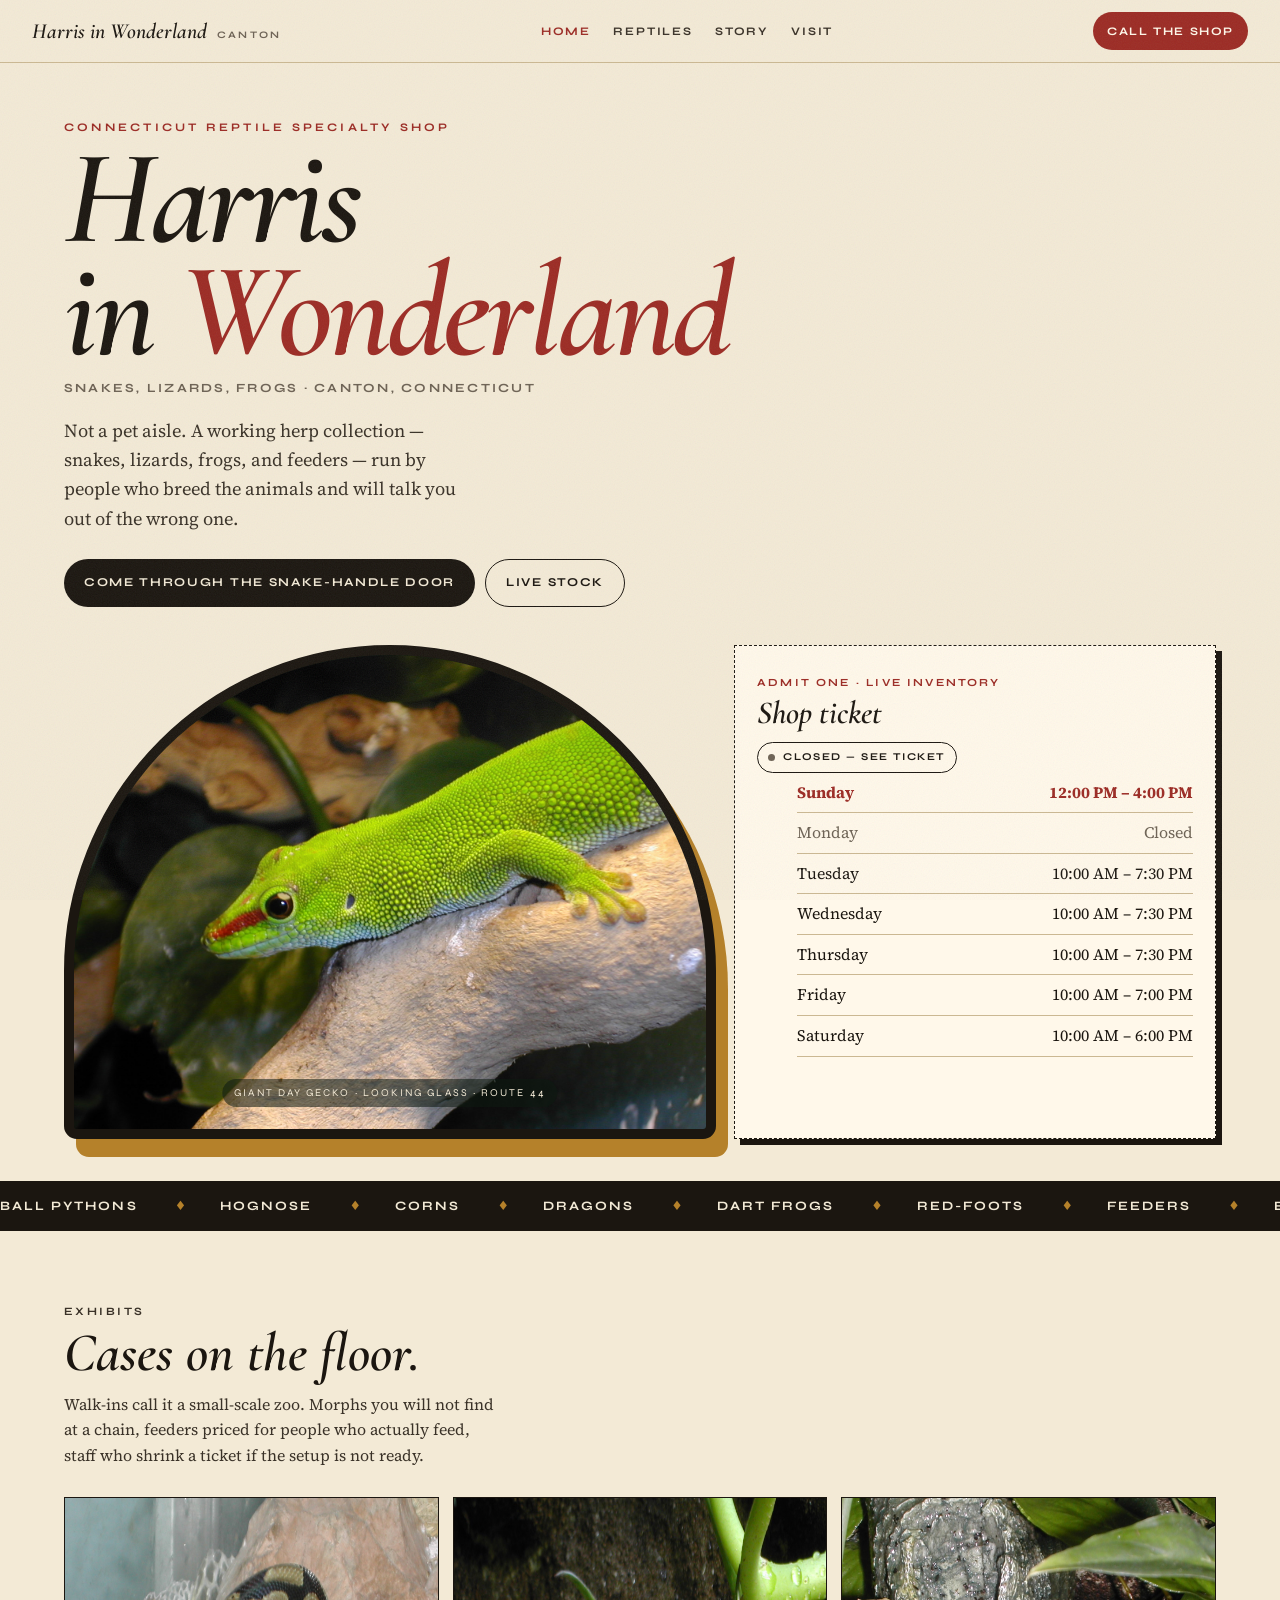
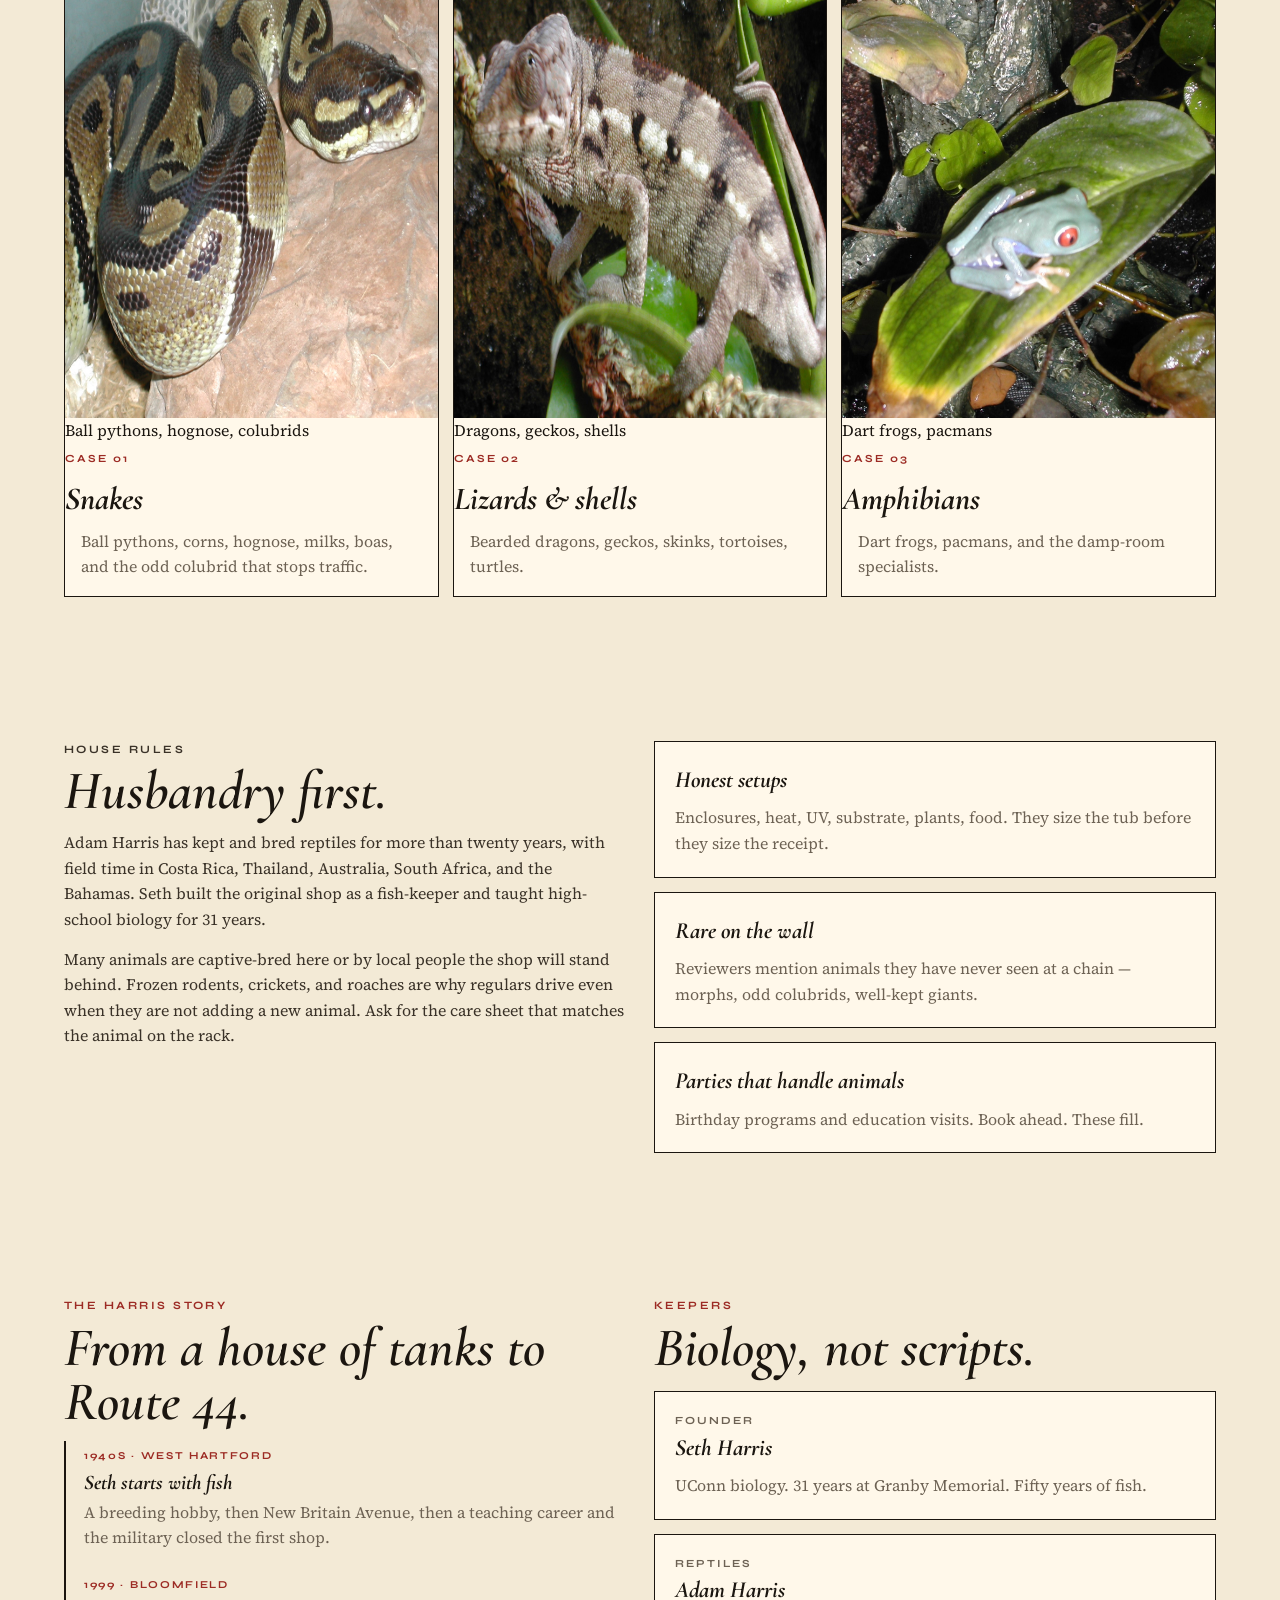
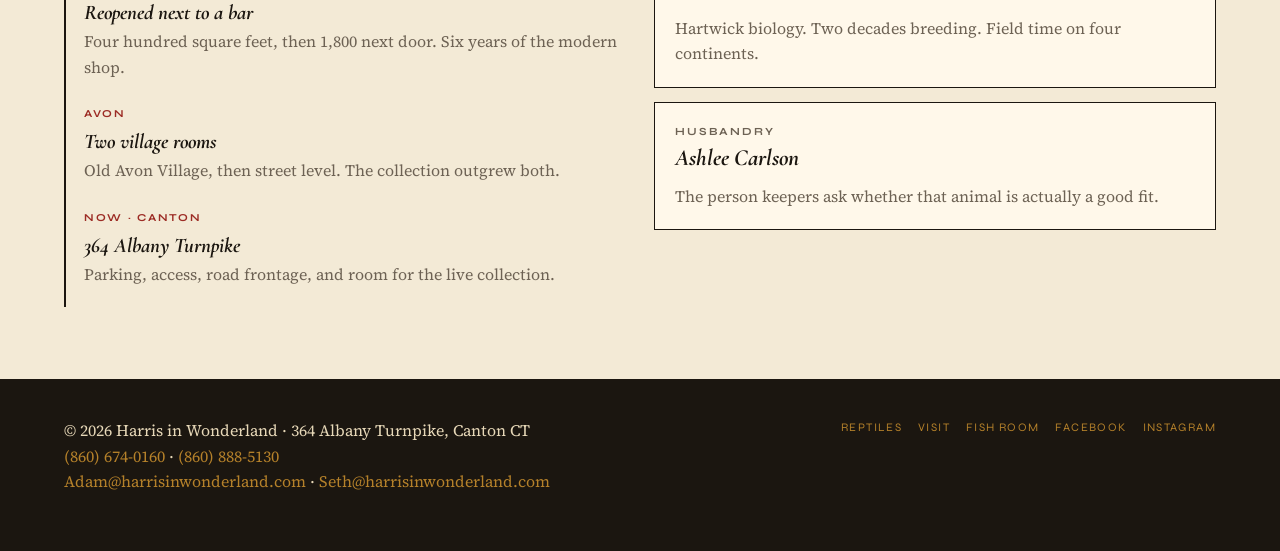
==== index.html @ 8a492a76 "Add Square live-stock CTA on the homepage" ====
<!doctype html>
<html lang="en">
<head>
  <meta charset="UTF-8" />
  <meta name="viewport" content="width=device-width, initial-scale=1.0" />
  <title>Harris in Wonderland — Reptile Specialty Shop in Canton, CT</title>
  <meta name="description" content="Connecticut reptile specialty shop. Captive-bred ball pythons, hognose, corns, dragons, dart frogs, red-foots, feeders, care sheets, and birthday programs at 364 Albany Turnpike in Canton." />
  <meta name="theme-color" content="#0b0a09" />
  <link rel="icon" type="image/svg+xml" href="/assets/img/favicon.svg" />
  <link rel="canonical" href="https://harrisinwonderland.com/" />
  <meta property="og:type" content="business.business" />
  <meta property="og:title" content="Harris in Wonderland — Reptile specialty shop, Canton CT" />
  <meta property="og:description" content="A live herp collection in Canton. Captive-bred reptiles and amphibians, feeders, care sheets, and birthday programs." />
  <meta property="og:url" content="https://harrisinwonderland.com/" />
  <meta property="og:image" content="https://harrisinwonderland.com/assets/img/hero.jpg" />
  <link rel="preconnect" href="https://fonts.googleapis.com" />
  <link rel="preconnect" href="https://fonts.gstatic.com" crossorigin />
  <link href="https://fonts.googleapis.com/css2?family=Cormorant+Garamond:ital,wght@0,600;1,600;1,700&family=Source+Serif+4:opsz,wght@8..60,400;8..60,600&family=Syne:wght@600;700;800&display=swap" rel="stylesheet" />
  <link rel="stylesheet" href="/assets/css/styles.css" />
  <script type="application/ld+json">
  {"@context":"https://schema.org","@type":"PetStore","name":"Harris in Wonderland","description":"Reptile specialty shop in Canton, Connecticut. Captive-bred snakes, lizards, amphibians, feeders, care sheets, and birthday programs.","telephone":["+1-860-674-0160","+1-860-888-5130"],"email":["Adam@harrisinwonderland.com","Seth@harrisinwonderland.com"],"address":{"@type":"PostalAddress","streetAddress":"364 Albany Turnpike","addressLocality":"Canton","addressRegion":"CT","postalCode":"06019","addressCountry":"US"},"url":"https://harrisinwonderland.com/"}
  </script>
</head>
<body>
  <header class="top">
    <a class="brand" href="/">Harris in Wonderland <b>Canton</b></a>
    <nav class="nav" id="nav">
      <a href="/" aria-current="page">Home</a>
      <a href="/reptiles">Reptiles</a>
      <a href="/#story">Story</a>
      <a href="/visit">Visit</a>
    </nav>
    <a class="call" href="tel:+18606740160">Call the shop</a>
    <button class="menu-btn" id="menuBtn" aria-expanded="false" aria-label="Menu">Menu</button>
  </header>
  <main>
    <section class="hero">
      <div class="wrap">
        <p class="hero-kicker">Connecticut reptile specialty shop</p>
        <h1 class="wordmark">Harris<br>in <em>Wonderland</em></h1>
        <p class="hero-sub">Snakes, lizards, frogs · Canton, Connecticut</p>
        <p class="lede">Not a pet aisle. A working herp collection — snakes, lizards, frogs, and feeders — run by people who breed the animals and will talk you out of the wrong one.</p>
        <div class="hero-actions">
          <a class="btn primary" href="/visit">Come through the snake-handle door</a>
          <a class="btn ghost" href="https://my-hiwsite-6573.square.site" target="_blank" rel="noopener">Live stock</a>
        </div>
        <div class="looking-glass">
          <figure class="glass photo-slot has-photo">
            <img src="/assets/img/hero.jpg" alt="Giant day gecko at Harris in Wonderland, 364 Albany Turnpike, Canton CT" width="1600" height="1200" />
            <figcaption>Giant day gecko · looking glass · Route 44</figcaption>
          </figure>
          <div class="ticket">
            <small>Admit one · live inventory</small>
            <h2>Shop ticket</h2>
            <p class="badge" id="openBadge"><span class="dot"></span><span class="label">Checking hours</span></p>
            <ul class="hours" id="hoursList"></ul>
          </div>
        </div>
      </div>
    </section>
    <div class="marquee" aria-hidden="true">
      <div class="marquee-track">
        <span>Ball pythons</span><span>Hognose</span><span>Corns</span><span>Dragons</span><span>Dart frogs</span><span>Red-foots</span><span>Feeders</span><span>Birthday programs</span><span>Captive-bred</span>
        <span>Ball pythons</span><span>Hognose</span><span>Corns</span><span>Dragons</span><span>Dart frogs</span><span>Red-foots</span><span>Feeders</span><span>Birthday programs</span><span>Captive-bred</span>
      </div>
    </div>
    <section id="collection">
      <div class="wrap">
        <div class="section-head">
          <p class="kicker">Exhibits</p>
          <h2>Cases on the floor.</h2>
          <p>Walk-ins call it a small-scale zoo. Morphs you will not find at a chain, feeders priced for people who actually feed, staff who shrink a ticket if the setup is not ready.</p>
        </div>
        <div class="exhibits">
          <a class="exhibit" href="/reptiles">
            <figure class="photo-slot">
              <img src="/assets/img/case-snakes.jpg" alt="Snakes on the rack at Harris in Wonderland" width="800" height="520" />
              <figcaption>Ball pythons, hognose, colubrids</figcaption>
            </figure>
            <span class="no">Case 01</span>
            <h3>Snakes</h3>
            <p>Ball pythons, corns, hognose, milks, boas, and the odd colubrid that stops traffic.</p>
          </a>
          <a class="exhibit" href="/reptiles">
            <figure class="photo-slot">
              <img src="/assets/img/case-lizards.jpg" alt="Lizards and chelonians at Harris in Wonderland" width="800" height="520" />
              <figcaption>Dragons, geckos, shells</figcaption>
            </figure>
            <span class="no">Case 02</span>
            <h3>Lizards &amp; shells</h3>
            <p>Bearded dragons, geckos, skinks, tortoises, turtles.</p>
          </a>
          <a class="exhibit" href="/reptiles">
            <figure class="photo-slot">
              <img src="/assets/img/case-amphibians.jpg" alt="Dart frogs and amphibians at Harris in Wonderland" width="800" height="520" />
              <figcaption>Dart frogs, pacmans</figcaption>
            </figure>
            <span class="no">Case 03</span>
            <h3>Amphibians</h3>
            <p>Dart frogs, pacmans, and the damp-room specialists.</p>
          </a>
        </div>
      </div>
    </section>
    <section id="why">
      <div class="wrap grid-2">
        <div class="copy">
          <p class="kicker">House rules</p>
          <h2>Husbandry first.</h2>
          <p>Adam Harris has kept and bred reptiles for more than twenty years, with field time in Costa Rica, Thailand, Australia, South Africa, and the Bahamas. Seth built the original shop as a fish-keeper and taught high-school biology for 31 years.</p>
          <p>Many animals are captive-bred here or by local people the shop will stand behind. Frozen rodents, crickets, and roaches are why regulars drive even when they are not adding a new animal. Ask for the care sheet that matches the animal on the rack.</p>
        </div>
        <div class="grid-3" style="grid-template-columns:1fr">
          <article class="card"><h3>Honest setups</h3><p>Enclosures, heat, UV, substrate, plants, food. They size the tub before they size the receipt.</p></article>
          <article class="card"><h3>Rare on the wall</h3><p>Reviewers mention animals they have never seen at a chain — morphs, odd colubrids, well-kept giants.</p></article>
          <article class="card"><h3>Parties that handle animals</h3><p>Birthday programs and education visits. Book ahead. These fill.</p></article>
        </div>
      </div>
    </section>
    <section id="story">
      <div class="wrap grid-2">
        <div>
          <p class="kicker">The Harris story</p>
          <h2>From a house of tanks to Route 44.</h2>
          <div class="timeline">
            <div class="tl"><small>1940s · West Hartford</small><h3>Seth starts with fish</h3><p>A breeding hobby, then New Britain Avenue, then a teaching career and the military closed the first shop.</p></div>
            <div class="tl"><small>1999 · Bloomfield</small><h3>Reopened next to a bar</h3><p>Four hundred square feet, then 1,800 next door. Six years of the modern shop.</p></div>
            <div class="tl"><small>Avon</small><h3>Two village rooms</h3><p>Old Avon Village, then street level. The collection outgrew both.</p></div>
            <div class="tl"><small>Now · Canton</small><h3>364 Albany Turnpike</h3><p>Parking, access, road frontage, and room for the live collection.</p></div>
          </div>
        </div>
        <div>
          <p class="kicker">Keepers</p>
          <h2>Biology, not scripts.</h2>
          <div class="grid-3" style="grid-template-columns:1fr;margin-top:1rem">
            <article class="card"><p class="role">Founder</p><h3>Seth Harris</h3><p>UConn biology. 31 years at Granby Memorial. Fifty years of fish.</p></article>
            <article class="card"><p class="role">Reptiles</p><h3>Adam Harris</h3><p>Hartwick biology. Two decades breeding. Field time on four continents.</p></article>
            <article class="card"><p class="role">Husbandry</p><h3>Ashlee Carlson</h3><p>The person keepers ask whether that animal is actually a good fit.</p></article>
          </div>
        </div>
      </div>
    </section>
  </main>
  <footer>
    <div class="foot-row">
      <div>© <span id="year">2026</span> Harris in Wonderland · 364 Albany Turnpike, Canton CT<br /><a href="tel:+18606740160">(860) 674-0160</a> · <a href="tel:+18608885130">(860) 888-5130</a><br /><a href="mailto:Adam@harrisinwonderland.com">Adam@harrisinwonderland.com</a> · <a href="mailto:Seth@harrisinwonderland.com">Seth@harrisinwonderland.com</a></div>
      <div class="foot-nav">
        <a href="/reptiles">Reptiles</a>
        <a href="/visit">Visit</a>
        <a href="/fish">Fish room</a>
        <a href="https://www.facebook.com/profile.php?id=100063473713270" target="_blank" rel="noopener">Facebook</a>
        <a href="https://www.instagram.com/harris_in_wonderland_pets/" target="_blank" rel="noopener">Instagram</a>
      </div>
    </div>
  </footer>
  <script src="/assets/js/main.js" defer></script>
</body>
</html>
---- assets/css/styles.css ----
:root {
  --paper: #f3ead6;
  --paper-2: #e7d8b8;
  --ink: #1b1610;
  --ink-soft: #3a3228;
  --muted: #6d6254;
  --line: #cbb892;
  --red: #9c2b24;
  --red-2: #c4453c;
  --green: #2c5a38;
  --gold: #b5812a;
  --cream: #fff8ea;
  --ff-display: "Cormorant Garamond", "Times New Roman", serif;
  --ff-ui: "Syne", ui-sans-serif, system-ui, sans-serif;
  --ff-body: "Source Serif 4", Georgia, serif;
  --max: 72rem;
  --gutter: clamp(1.1rem, 4vw, 2rem);
}
*, *::before, *::after { box-sizing: border-box; }
* { margin: 0; }
html { -webkit-font-smoothing: antialiased; scroll-behavior: smooth; }
body {
  font-family: var(--ff-body);
  background: var(--paper);
  color: var(--ink);
  line-height: 1.6;
  overflow-x: hidden;
}
body::before {
  content: "";
  position: fixed; inset: 0; pointer-events: none; z-index: 80; opacity: .07;
  background-image: url("data:image/svg+xml;utf8,<svg xmlns='http://www.w3.org/2000/svg' width='160' height='160'><filter id='n'><feTurbulence type='fractalNoise' baseFrequency='.85' numOctaves='4' stitchTiles='stitch'/></filter><rect width='100%' height='100%' filter='url(%23n)'/></svg>");
}
img, svg { display: block; max-width: 100%; }
a { color: var(--red); text-decoration: none; }
a:hover { text-decoration: underline; }
:focus-visible { outline: 2px solid var(--red); outline-offset: 3px; }
::selection { background: var(--red); color: var(--cream); }
.wrap { width: min(var(--max), calc(100% - 2 * var(--gutter))); margin-inline: auto; }
.top {
  position: sticky; top: 0; z-index: 40;
  display: flex; align-items: center; justify-content: space-between; gap: 12px;
  padding: 12px var(--gutter);
  background: color-mix(in srgb, var(--paper) 88%, transparent);
  backdrop-filter: blur(14px);
  border-bottom: 1px solid var(--line);
}
.brand {
  display: flex; align-items: baseline; gap: 10px;
  color: var(--ink); font-family: var(--ff-display);
  font-style: italic; font-weight: 600; font-size: 1.35rem;
}
.brand:hover { text-decoration: none; }
.brand b {
  font-style: normal; font-family: var(--ff-ui); font-size: .62rem;
  letter-spacing: .22em; text-transform: uppercase; color: var(--muted); font-weight: 700;
}
.nav { display: flex; gap: 22px; align-items: center; }
.nav a {
  font-family: var(--ff-ui); font-size: .72rem; font-weight: 700;
  letter-spacing: .16em; text-transform: uppercase; color: var(--ink-soft);
}
.nav a:hover, .nav a[aria-current="page"] { color: var(--red); text-decoration: none; }
.call {
  font-family: var(--ff-ui); font-size: .72rem; font-weight: 700;
  letter-spacing: .14em; text-transform: uppercase;
  background: var(--red); color: var(--cream);
  padding: 10px 14px; border-radius: 999px;
}
.call:hover { text-decoration: none; background: var(--red-2); }
.menu-btn {
  display: none; border: 1px solid var(--ink); background: transparent;
  color: var(--ink); padding: 8px 12px; font-family: var(--ff-ui);
  font-size: .7rem; letter-spacing: .16em; text-transform: uppercase;
}
.stock-banner {
  background: var(--ink); color: var(--cream);
  padding: 10px var(--gutter);
  display: flex; justify-content: center; gap: 16px; flex-wrap: wrap;
  font-family: var(--ff-ui); font-size: .72rem; font-weight: 700;
  letter-spacing: .14em; text-transform: uppercase;
}
.stock-banner a { color: var(--gold); }
.stock-banner a:hover { color: var(--cream); }
.hero { padding: 3.4rem 0 2.6rem; position: relative; }
.hero-kicker {
  font-family: var(--ff-ui); font-size: .72rem; font-weight: 700;
  letter-spacing: .28em; text-transform: uppercase; color: var(--red);
}
.wordmark {
  font-family: var(--ff-display); font-weight: 600; font-style: italic;
  font-size: clamp(3.2rem, 12vw, 8.4rem); line-height: .84;
  letter-spacing: -.03em; margin: .4rem 0 .6rem;
}
.wordmark em { font-style: italic; color: var(--red); }
.hero-sub {
  font-family: var(--ff-ui); text-transform: uppercase; letter-spacing: .18em;
  font-size: .78rem; font-weight: 700; color: var(--muted);
}
.lede { max-width: 46ch; margin-top: 1.1rem; font-size: 1.15rem; color: var(--ink-soft); }
.hero-actions { display: flex; flex-wrap: wrap; gap: 10px; margin-top: 1.6rem; }
.btn {
  display: inline-flex; align-items: center; justify-content: center;
  height: 48px; padding: 0 20px; border-radius: 999px;
  font-family: var(--ff-ui); font-size: .75rem; font-weight: 700;
  letter-spacing: .14em; text-transform: uppercase;
}
.btn.primary { background: var(--ink); color: var(--paper); }
.btn.primary:hover { background: var(--red); text-decoration: none; }
.btn.ghost { border: 1px solid var(--ink); color: var(--ink); }
.btn.ghost:hover { border-color: var(--red); color: var(--red); text-decoration: none; }
.btn.gold { background: var(--gold); color: var(--ink); }
.btn.gold:hover { background: var(--red); color: var(--cream); text-decoration: none; }
.looking-glass { margin-top: 2.4rem; display: grid; grid-template-columns: 1.15fr .85fr; gap: 18px; align-items: stretch; }
.glass {
  min-height: 420px; border-radius: 999px 999px 40px 40px;
  border: 10px solid var(--ink);
  position: relative; overflow: hidden;
  box-shadow: 12px 18px 0 var(--gold);
  background: #0e1a12;
}
.glass img {
  width: 100%; height: 100%; object-fit: cover; object-position: 50% 40%;
  min-height: 420px;
}
.glass span, .glass figcaption {
  position: absolute; left: 50%; bottom: 22px; transform: translateX(-50%);
  font-family: var(--ff-ui); font-size: .65rem; letter-spacing: .2em;
  text-transform: uppercase; color: #f3ead6; white-space: nowrap;
  background: rgba(14,26,18,.55); padding: 6px 12px; border-radius: 999px;
}
.ticket { background: var(--cream); border: 1px dashed var(--ink); padding: 22px; box-shadow: 6px 6px 0 var(--ink); }
.ticket small { font-family: var(--ff-ui); letter-spacing: .2em; text-transform: uppercase; font-size: .68rem; color: var(--red); font-weight: 700; }
.ticket h2 { font-family: var(--ff-display); font-style: italic; font-size: 2rem; margin: .2rem 0 .8rem; }
.hours { list-style: none; }
.hours li { display: flex; justify-content: space-between; gap: 12px; padding: 7px 0; border-bottom: 1px solid var(--line); font-variant-numeric: tabular-nums; }
.hours li.today { color: var(--red); font-weight: 700; }
.hours li.closed { color: var(--muted); }
.marquee { overflow: hidden; border-block: 1px solid var(--ink); background: var(--ink); color: var(--paper); }
.marquee-track { display: flex; width: max-content; gap: 2rem; padding: .85rem 0; animation: marquee-x 36s linear infinite; }
.marquee-track span { font-family: var(--ff-ui); font-weight: 700; letter-spacing: .16em; text-transform: uppercase; font-size: .8rem; white-space: nowrap; }
.marquee-track span::after { content: " \2666 "; color: var(--gold); margin-left: 2rem; }
section { padding: 4.5rem 0; }
.section-head { max-width: 54ch; margin-bottom: 1.8rem; }
.kicker { font-family: var(--ff-ui); font-size: .7rem; font-weight: 700; letter-spacing: .22em; text-transform: uppercase; color: var(--red); }
h2 { font-family: var(--ff-display); font-style: italic; font-weight: 600; font-size: clamp(2rem, 5vw, 3.4rem); line-height: 1; margin: .35rem 0 .7rem; }
.section-head p, .copy p { color: var(--ink-soft); }
.copy p + p { margin-top: .9rem; }
.exhibits { display: grid; grid-template-columns: 1fr 1fr 1fr; gap: 14px; }
.exhibit { display: block; color: inherit; background: var(--cream); border: 1px solid var(--ink); padding: 0 0 16px; overflow: hidden; }
.exhibit:hover { text-decoration: none; background: #fff; box-shadow: 8px 8px 0 var(--ink); }
.exhibit .shot { height: 210px; overflow: hidden; background: #1b1610; }
.exhibit .shot img { width: 100%; height: 100%; object-fit: cover; }
.exhibit .pad { padding: 14px 16px 0; }
.exhibit .no { font-family: var(--ff-ui); font-size: .68rem; letter-spacing: .18em; text-transform: uppercase; color: var(--red); font-weight: 700; }
.exhibit h3 { font-family: var(--ff-display); font-style: italic; font-size: 2rem; margin: .2rem 0 .3rem; }
.exhibit p { color: var(--muted); padding: 0 16px; }
.photo-grid { display: grid; grid-template-columns: repeat(4, 1fr); gap: 10px; }
.photo-grid figure { margin: 0; background: var(--cream); border: 1px solid var(--ink); }
.photo-grid img { width: 100%; height: 180px; object-fit: cover; }
.photo-grid figcaption { font-family: var(--ff-ui); font-size: .62rem; letter-spacing: .12em; text-transform: uppercase; padding: 8px 10px; color: var(--muted); }
.photo-grid .empty {
  min-height: 180px; display: grid; place-items: center; text-align: center;
  padding: 16px; border: 1px dashed var(--ink); background: repeating-linear-gradient(45deg, #efe3c4 0 8px, #e7d8b8 8px 16px);
  font-family: var(--ff-ui); font-size: .68rem; letter-spacing: .12em; text-transform: uppercase; color: var(--muted);
}
.grid-2 { display: grid; grid-template-columns: 1fr 1fr; gap: 28px; align-items: start; }
.grid-3 { display: grid; grid-template-columns: repeat(3, 1fr); gap: 14px; }
.card { background: var(--cream); border: 1px solid var(--ink); padding: 20px; }
.card h3 { font-family: var(--ff-display); font-style: italic; font-size: 1.45rem; margin-bottom: .4rem; }
.card p { color: var(--muted); }
.role { font-family: var(--ff-ui); font-size: .68rem; letter-spacing: .18em; text-transform: uppercase; color: var(--red); font-weight: 700; }
.timeline { border-left: 2px solid var(--ink); padding-left: 18px; }
.tl { padding-bottom: 1.2rem; }
.tl small { font-family: var(--ff-ui); letter-spacing: .16em; text-transform: uppercase; font-size: .66rem; color: var(--red); font-weight: 700; }
.tl h3 { font-family: var(--ff-display); font-style: italic; font-size: 1.3rem; }
.tl p { color: var(--muted); }
.note { border: 1px dashed var(--ink); padding: 14px 16px; background: #efe3c4; font-size: .95rem; color: var(--ink-soft); }
.page-hero { padding: 3.2rem 0 1rem; }
.page-hero h1 { font-family: var(--ff-display); font-style: italic; font-size: clamp(2.6rem, 8vw, 5rem); line-height: .9; }
.story-photo { border: 8px solid var(--ink); box-shadow: 10px 10px 0 var(--gold); }
.story-photo img { width: 100%; height: 420px; object-fit: cover; object-position: 50% 30%; }
.story-photo figcaption { font-family: var(--ff-ui); font-size: .65rem; letter-spacing: .14em; text-transform: uppercase; padding: 10px 12px; background: var(--ink); color: var(--paper); }
.chooser { display: grid; grid-template-columns: 1fr 1fr; gap: 14px; }
.chooser a, .chooser article { display: block; color: inherit; background: var(--cream); border: 1px solid var(--ink); padding: 18px; }
.chooser a:hover { text-decoration: none; box-shadow: 6px 6px 0 var(--ink); }
.chooser h3 { font-family: var(--ff-display); font-style: italic; font-size: 1.6rem; margin: .2rem 0 .4rem; }
.care h3 { margin-top: 1.4rem; }
.care p { color: var(--ink-soft); margin-top: .7rem; }
.also-quiet { margin-top: 1.4rem; color: var(--muted); font-size: .95rem; }
.also-quiet a { color: var(--muted); text-decoration: underline; }
form { display: grid; gap: 12px; }
label { font-family: var(--ff-ui); font-size: .68rem; letter-spacing: .16em; text-transform: uppercase; font-weight: 700; }
input, textarea, select { width: 100%; padding: 12px 14px; border: 1px solid var(--ink); background: var(--cream); color: var(--ink); font: inherit; }
button[type="submit"] { border: 0; background: var(--ink); color: var(--paper); height: 48px; font-family: var(--ff-ui); font-weight: 700; letter-spacing: .14em; text-transform: uppercase; cursor: pointer; }
.form-status { min-height: 1.3em; color: var(--green); }
footer { border-top: 1px solid var(--ink); padding: 2.4rem var(--gutter) 3.5rem; background: var(--ink); color: var(--paper-2); }
.foot-row { display: flex; justify-content: space-between; gap: 16px; flex-wrap: wrap; width: min(var(--max), 100%); margin-inline: auto; }
.foot-nav { display: flex; gap: 16px; flex-wrap: wrap; align-items: flex-start; }
.foot-nav a { color: var(--paper-2); font-family: var(--ff-ui); font-size: .72rem; letter-spacing: .12em; text-transform: uppercase; }
.foot-row a { color: var(--gold); }
.badge { display: inline-flex; align-items: center; gap: 8px; border: 1px solid var(--ink); padding: 6px 10px; border-radius: 999px; font-family: var(--ff-ui); font-size: .65rem; letter-spacing: .14em; text-transform: uppercase; font-weight: 700; }
.badge .dot { width: 7px; height: 7px; border-radius: 50%; background: var(--muted); }
.badge.is-open .dot { background: var(--green); }
@keyframes marquee-x { to { transform: translateX(-50%); } }
@media (max-width: 980px) {
  .exhibits, .photo-grid { grid-template-columns: 1fr 1fr; }
}
@media (max-width: 860px) {
  .nav, .call { display: none; }
  .menu-btn { display: block; }
  .nav.open { display: flex; flex-direction: column; position: absolute; top: 58px; right: 12px; background: var(--cream); border: 1px solid var(--ink); padding: 14px 16px; min-width: 200px; box-shadow: 6px 6px 0 var(--ink); }
  .looking-glass, .exhibits, .grid-2, .grid-3, .chooser, .photo-grid { grid-template-columns: 1fr; }
  .glass, .glass img { min-height: 280px; }
  .story-photo img { height: 280px; }
}
@media (prefers-reduced-motion: reduce) {
  html { scroll-behavior: auto; }
  .marquee-track { animation: none; }
}
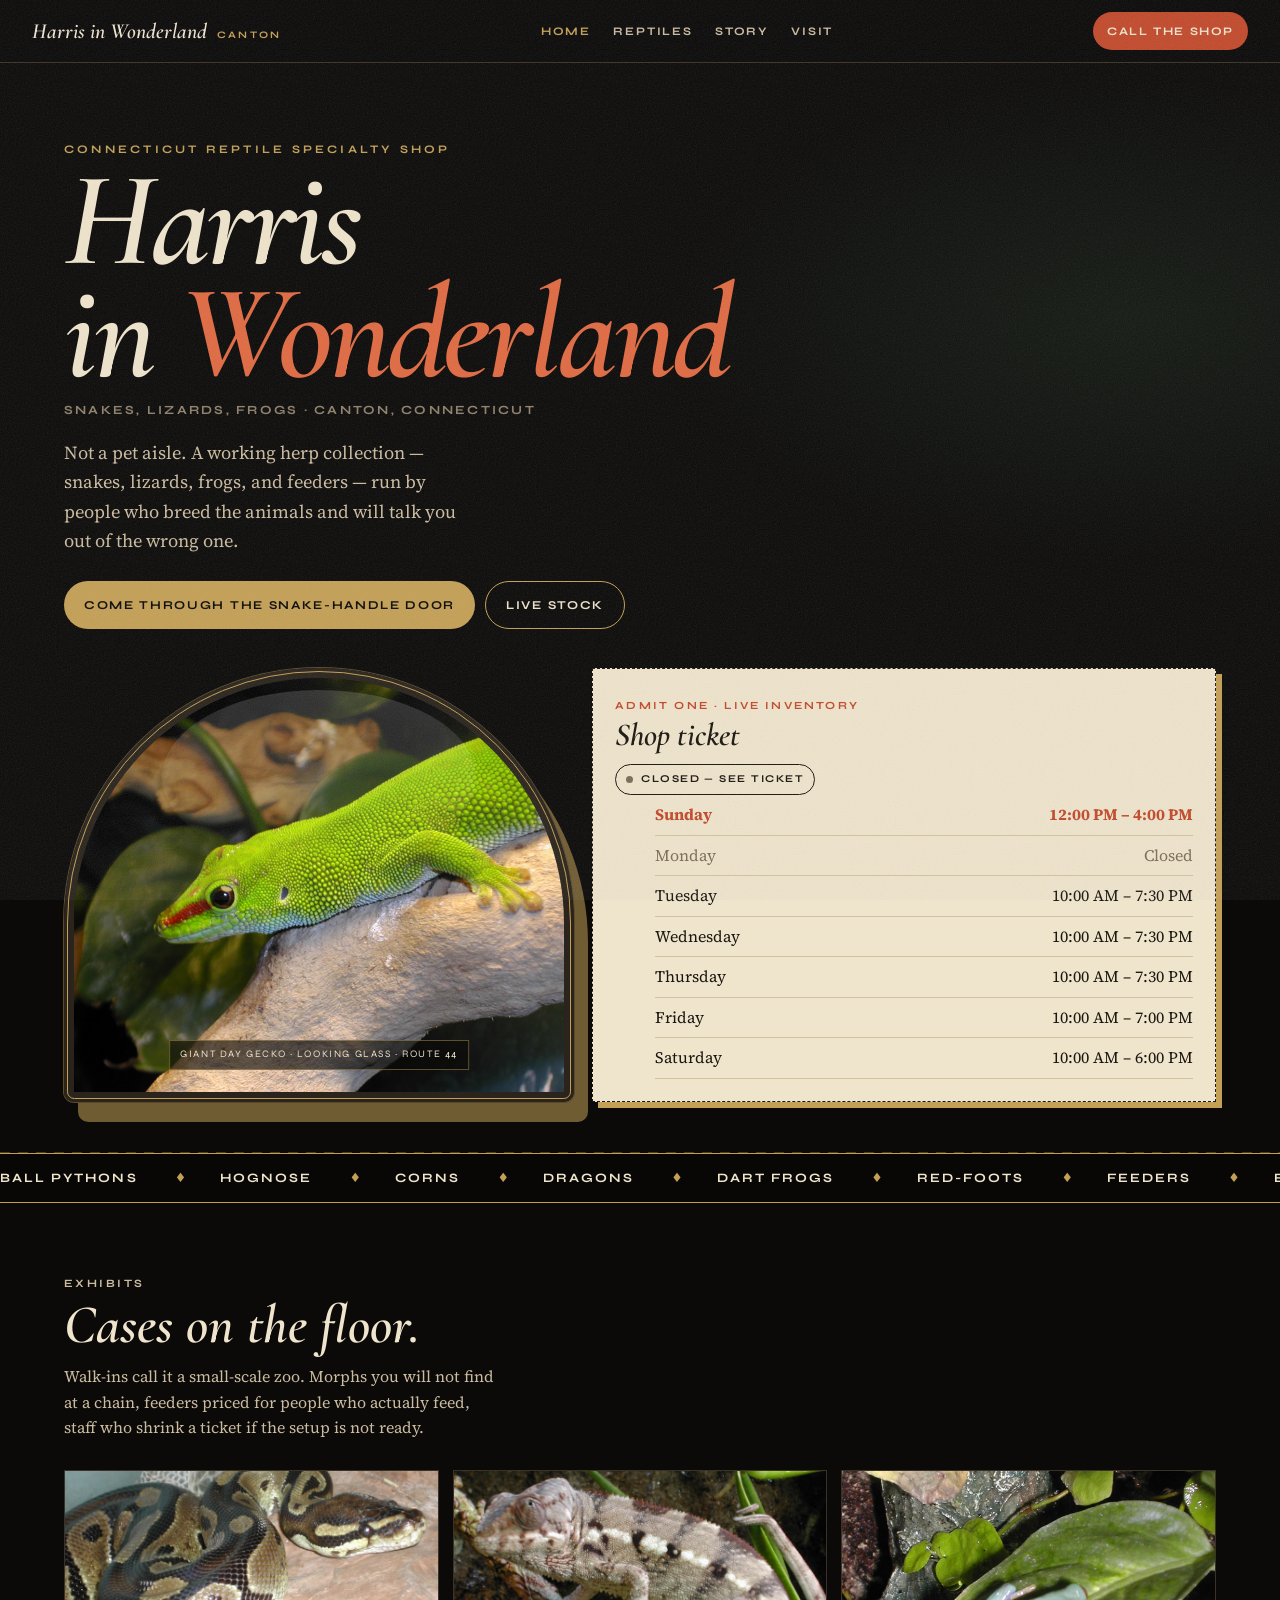
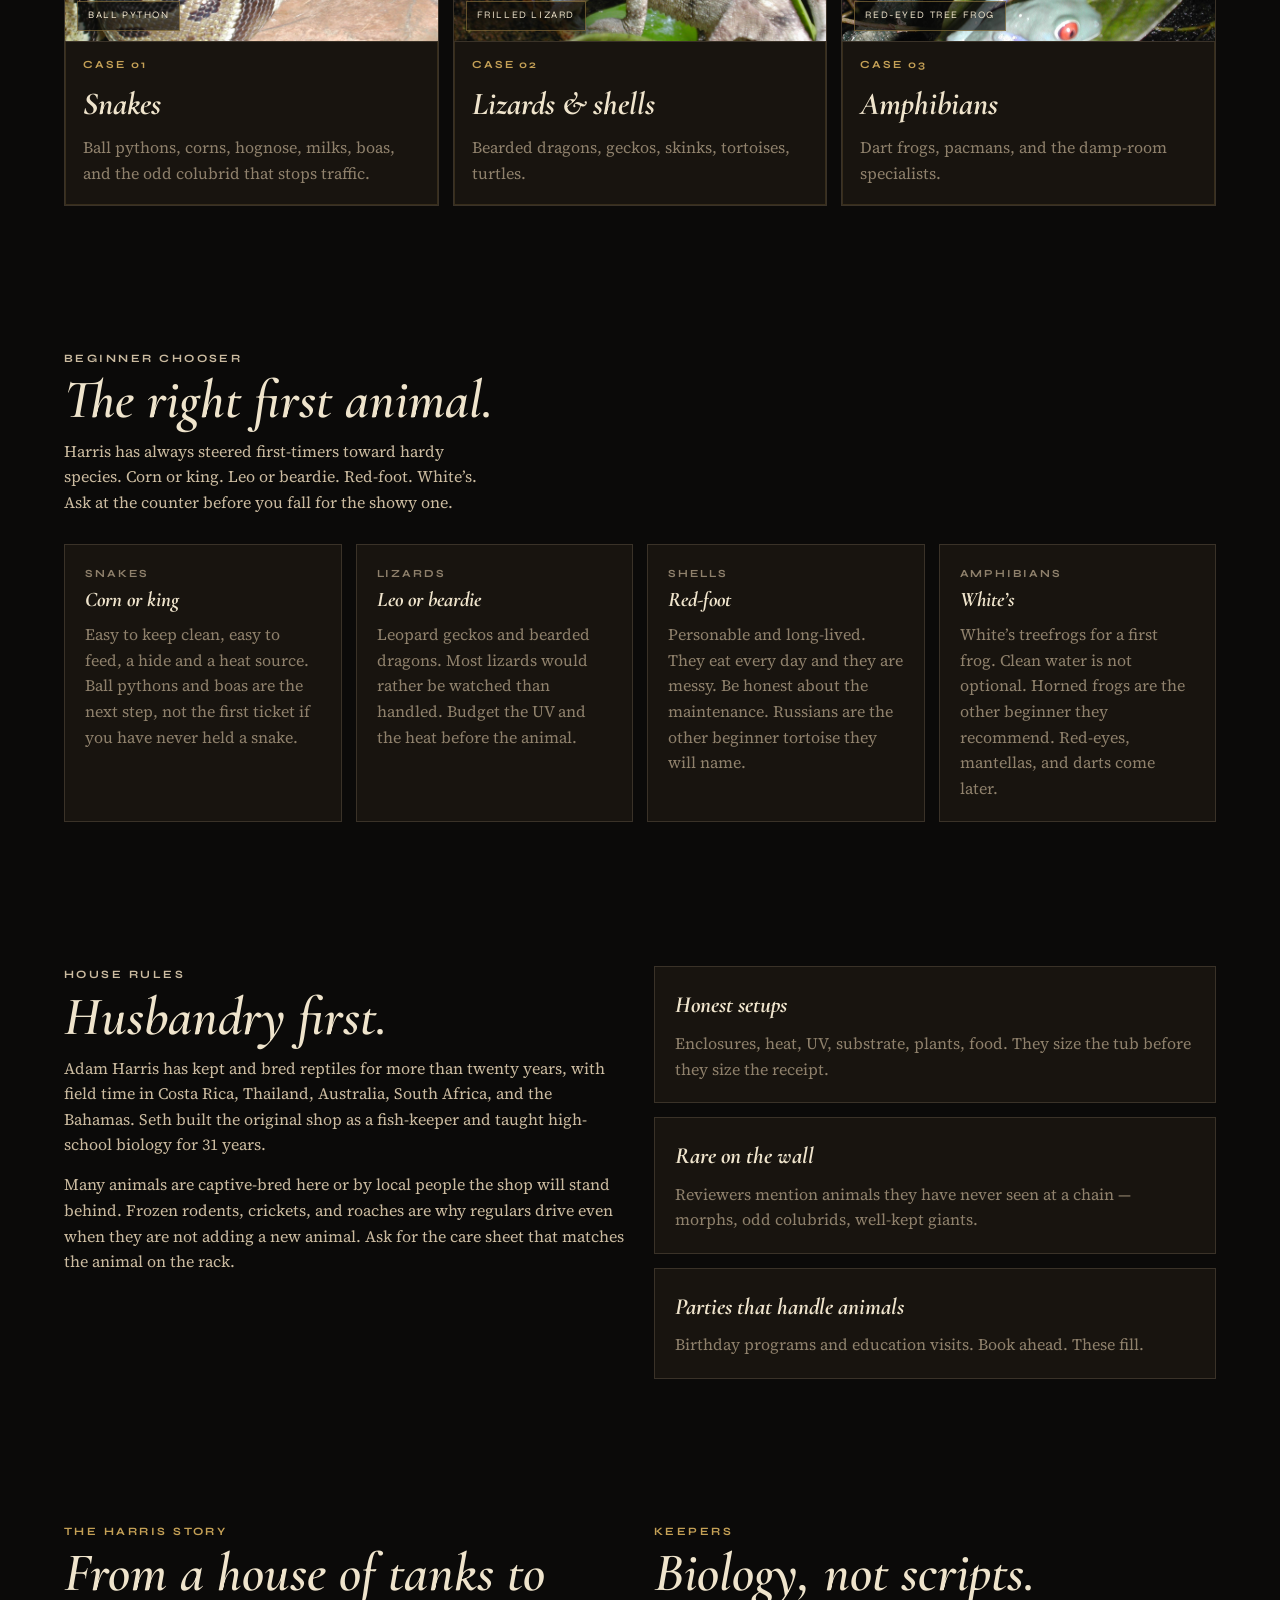
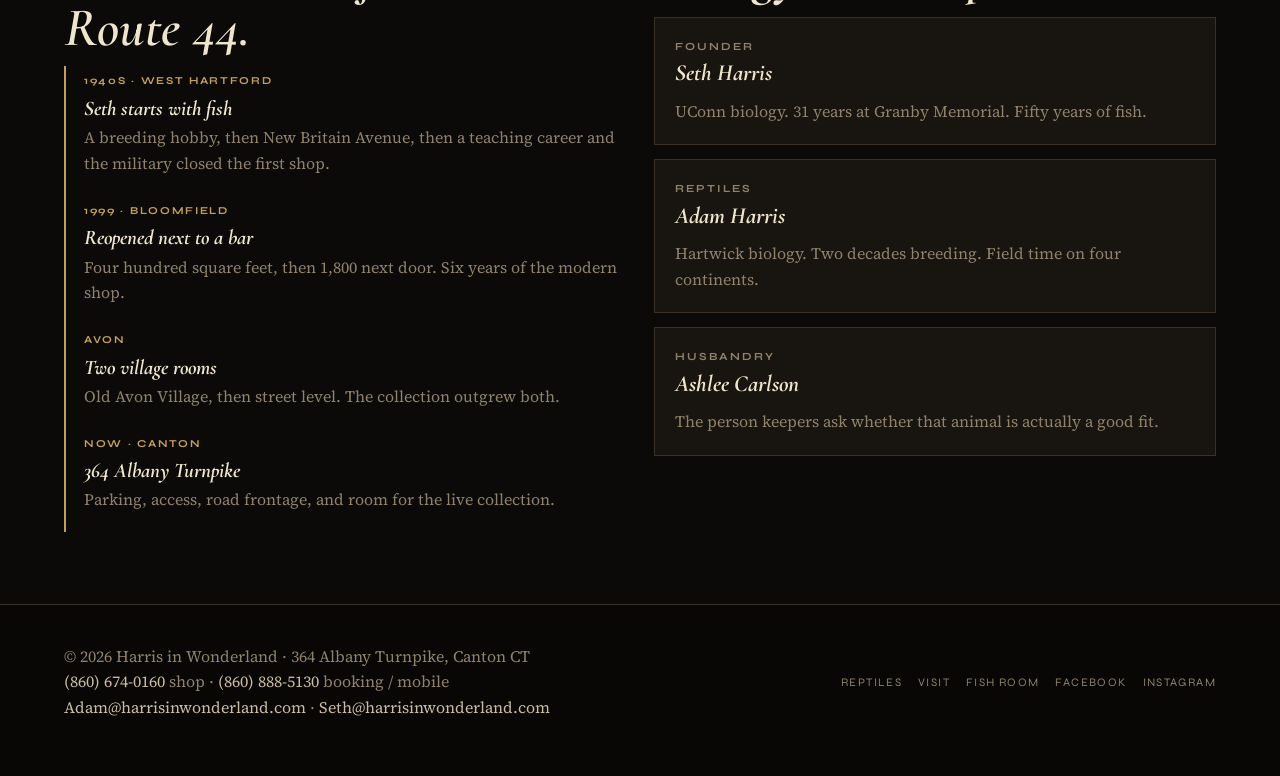
==== commit 4c4e9692: "Add beginner chooser and Square live stock without touching the herp image lock" ====
--- a/index.html
+++ b/index.html
@@ -74,8 +74,8 @@
         <div class="exhibits">
           <a class="exhibit" href="/reptiles">
             <figure class="photo-slot">
-              <img src="/assets/img/case-snakes.jpg" alt="Snakes on the rack at Harris in Wonderland" width="800" height="520" />
-              <figcaption>Ball pythons, hognose, colubrids</figcaption>
+              <img src="/assets/img/case-snakes.jpg" alt="Ball python on the rack at Harris in Wonderland" width="800" height="520" />
+              <figcaption>Ball python</figcaption>
             </figure>
             <span class="no">Case 01</span>
             <h3>Snakes</h3>
@@ -83,8 +83,8 @@
           </a>
           <a class="exhibit" href="/reptiles">
             <figure class="photo-slot">
-              <img src="/assets/img/case-lizards.jpg" alt="Lizards and chelonians at Harris in Wonderland" width="800" height="520" />
-              <figcaption>Dragons, geckos, shells</figcaption>
+              <img src="/assets/img/case-lizards.jpg" alt="Frilled lizard at Harris in Wonderland" width="800" height="520" />
+              <figcaption>Frilled lizard</figcaption>
             </figure>
             <span class="no">Case 02</span>
             <h3>Lizards &amp; shells</h3>
@@ -92,13 +92,44 @@
           </a>
           <a class="exhibit" href="/reptiles">
             <figure class="photo-slot">
-              <img src="/assets/img/case-amphibians.jpg" alt="Dart frogs and amphibians at Harris in Wonderland" width="800" height="520" />
-              <figcaption>Dart frogs, pacmans</figcaption>
+              <img src="/assets/img/case-amphibians.jpg" alt="Red-eyed tree frog at Harris in Wonderland" width="800" height="520" />
+              <figcaption>Red-eyed tree frog</figcaption>
             </figure>
             <span class="no">Case 03</span>
             <h3>Amphibians</h3>
             <p>Dart frogs, pacmans, and the damp-room specialists.</p>
           </a>
+        </div>
+      </div>
+    </section>
+    <section id="chooser">
+      <div class="wrap">
+        <div class="section-head">
+          <p class="kicker">Beginner chooser</p>
+          <h2>The right first animal.</h2>
+          <p>Harris has always steered first-timers toward hardy species. Corn or king. Leo or beardie. Red-foot. White’s. Ask at the counter before you fall for the showy one.</p>
+        </div>
+        <div class="chooser-grid">
+          <article class="card">
+            <p class="role">Snakes</p>
+            <h3>Corn or king</h3>
+            <p>Easy to keep clean, easy to feed, a hide and a heat source. Ball pythons and boas are the next step, not the first ticket if you have never held a snake.</p>
+          </article>
+          <article class="card">
+            <p class="role">Lizards</p>
+            <h3>Leo or beardie</h3>
+            <p>Leopard geckos and bearded dragons. Most lizards would rather be watched than handled. Budget the UV and the heat before the animal.</p>
+          </article>
+          <article class="card">
+            <p class="role">Shells</p>
+            <h3>Red-foot</h3>
+            <p>Personable and long-lived. They eat every day and they are messy. Be honest about the maintenance. Russians are the other beginner tortoise they will name.</p>
+          </article>
+          <article class="card">
+            <p class="role">Amphibians</p>
+            <h3>White’s</h3>
+            <p>White’s treefrogs for a first frog. Clean water is not optional. Horned frogs are the other beginner they recommend. Red-eyes, mantellas, and darts come later.</p>
+          </article>
         </div>
       </div>
     </section>
@@ -143,7 +174,7 @@
   </main>
   <footer>
     <div class="foot-row">
-      <div>© <span id="year">2026</span> Harris in Wonderland · 364 Albany Turnpike, Canton CT<br /><a href="tel:+18606740160">(860) 674-0160</a> · <a href="tel:+18608885130">(860) 888-5130</a><br /><a href="mailto:Adam@harrisinwonderland.com">Adam@harrisinwonderland.com</a> · <a href="mailto:Seth@harrisinwonderland.com">Seth@harrisinwonderland.com</a></div>
+      <div>© <span id="year">2026</span> Harris in Wonderland · 364 Albany Turnpike, Canton CT<br /><a href="tel:+18606740160">(860) 674-0160</a> shop · <a href="tel:+18608885130">(860) 888-5130</a> booking / mobile<br /><a href="mailto:Adam@harrisinwonderland.com">Adam@harrisinwonderland.com</a> · <a href="mailto:Seth@harrisinwonderland.com">Seth@harrisinwonderland.com</a></div>
       <div class="foot-nav">
         <a href="/reptiles">Reptiles</a>
         <a href="/visit">Visit</a>
--- a/assets/css/styles.css
+++ b/assets/css/styles.css
@@ -1,103 +1,121 @@
 :root {
-  --paper: #f3ead6;
-  --paper-2: #e7d8b8;
-  --ink: #1b1610;
-  --ink-soft: #3a3228;
-  --muted: #6d6254;
-  --line: #cbb892;
-  --red: #9c2b24;
-  --red-2: #c4453c;
-  --green: #2c5a38;
-  --gold: #b5812a;
-  --cream: #fff8ea;
+  --bg: #0b0a09;
+  --bg-2: #12100d;
+  --surface: #18140f;
+  --surface-2: #211c16;
+  --text: #f0e6d2;
+  --text-soft: #cbbba0;
+  --muted: #8f816c;
+  --line: #3a3228;
+  --ember: #c24a2c;
+  --ember-2: #e06a42;
+  --moss: #4a7a52;
+  --brass: #c4a056;
+  --ticket: #efe4cc;
+  --ticket-ink: #1b1610;
+  --glass-a: #102418;
+  --glass-b: #07110c;
+  --paper: var(--bg);
+  --paper-2: var(--bg-2);
+  --ink: var(--text);
+  --ink-soft: var(--text-soft);
+  --red: var(--ember);
+  --red-2: var(--ember-2);
+  --green: var(--moss);
+  --gold: var(--brass);
+  --cream: var(--surface);
   --ff-display: "Cormorant Garamond", "Times New Roman", serif;
   --ff-ui: "Syne", ui-sans-serif, system-ui, sans-serif;
   --ff-body: "Source Serif 4", Georgia, serif;
   --max: 72rem;
   --gutter: clamp(1.1rem, 4vw, 2rem);
 }
+
 *, *::before, *::after { box-sizing: border-box; }
 * { margin: 0; }
 html { -webkit-font-smoothing: antialiased; scroll-behavior: smooth; }
 body {
   font-family: var(--ff-body);
-  background: var(--paper);
-  color: var(--ink);
+  background:
+    radial-gradient(1200px 520px at 18% -10%, rgba(194, 74, 44, .16), transparent 55%),
+    radial-gradient(900px 480px at 88% 8%, rgba(74, 122, 82, .14), transparent 50%),
+    var(--bg);
+  color: var(--text);
   line-height: 1.6;
   overflow-x: hidden;
 }
 body::before {
   content: "";
-  position: fixed; inset: 0; pointer-events: none; z-index: 80; opacity: .07;
+  position: fixed; inset: 0; pointer-events: none; z-index: 80; opacity: .11;
   background-image: url("data:image/svg+xml;utf8,<svg xmlns='http://www.w3.org/2000/svg' width='160' height='160'><filter id='n'><feTurbulence type='fractalNoise' baseFrequency='.85' numOctaves='4' stitchTiles='stitch'/></filter><rect width='100%' height='100%' filter='url(%23n)'/></svg>");
 }
 img, svg { display: block; max-width: 100%; }
-a { color: var(--red); text-decoration: none; }
-a:hover { text-decoration: underline; }
-:focus-visible { outline: 2px solid var(--red); outline-offset: 3px; }
-::selection { background: var(--red); color: var(--cream); }
+a { color: var(--brass); text-decoration: none; }
+a:hover { text-decoration: underline; color: var(--ember-2); }
+:focus-visible { outline: 2px solid var(--brass); outline-offset: 3px; }
+::selection { background: var(--ember); color: var(--ticket); }
 .wrap { width: min(var(--max), calc(100% - 2 * var(--gutter))); margin-inline: auto; }
+
 .top {
   position: sticky; top: 0; z-index: 40;
   display: flex; align-items: center; justify-content: space-between; gap: 12px;
   padding: 12px var(--gutter);
-  background: color-mix(in srgb, var(--paper) 88%, transparent);
-  backdrop-filter: blur(14px);
+  background: color-mix(in srgb, var(--bg) 78%, transparent);
+  backdrop-filter: blur(16px);
   border-bottom: 1px solid var(--line);
 }
 .brand {
   display: flex; align-items: baseline; gap: 10px;
-  color: var(--ink); font-family: var(--ff-display);
+  color: var(--text); font-family: var(--ff-display);
   font-style: italic; font-weight: 600; font-size: 1.35rem;
 }
-.brand:hover { text-decoration: none; }
+.brand:hover { text-decoration: none; color: var(--ticket); }
 .brand b {
   font-style: normal; font-family: var(--ff-ui); font-size: .62rem;
-  letter-spacing: .22em; text-transform: uppercase; color: var(--muted); font-weight: 700;
+  letter-spacing: .22em; text-transform: uppercase; color: var(--brass); font-weight: 700;
 }
 .nav { display: flex; gap: 22px; align-items: center; }
 .nav a {
   font-family: var(--ff-ui); font-size: .72rem; font-weight: 700;
-  letter-spacing: .16em; text-transform: uppercase; color: var(--ink-soft);
-}
-.nav a:hover, .nav a[aria-current="page"] { color: var(--red); text-decoration: none; }
+  letter-spacing: .16em; text-transform: uppercase; color: var(--text-soft);
+}
+.nav a:hover, .nav a[aria-current="page"] { color: var(--brass); text-decoration: none; }
 .call {
   font-family: var(--ff-ui); font-size: .72rem; font-weight: 700;
   letter-spacing: .14em; text-transform: uppercase;
-  background: var(--red); color: var(--cream);
+  background: var(--ember); color: var(--ticket);
   padding: 10px 14px; border-radius: 999px;
 }
-.call:hover { text-decoration: none; background: var(--red-2); }
+.call:hover { text-decoration: none; background: var(--ember-2); color: var(--ticket); }
 .menu-btn {
-  display: none; border: 1px solid var(--ink); background: transparent;
-  color: var(--ink); padding: 8px 12px; font-family: var(--ff-ui);
+  display: none; border: 1px solid var(--brass); background: transparent;
+  color: var(--text); padding: 8px 12px; font-family: var(--ff-ui);
   font-size: .7rem; letter-spacing: .16em; text-transform: uppercase;
 }
-.stock-banner {
-  background: var(--ink); color: var(--cream);
-  padding: 10px var(--gutter);
-  display: flex; justify-content: center; gap: 16px; flex-wrap: wrap;
-  font-family: var(--ff-ui); font-size: .72rem; font-weight: 700;
-  letter-spacing: .14em; text-transform: uppercase;
-}
-.stock-banner a { color: var(--gold); }
-.stock-banner a:hover { color: var(--cream); }
-.hero { padding: 3.4rem 0 2.6rem; position: relative; }
+
+.hero { padding: 4.8rem 0 3.2rem; position: relative; }
+.hero::after {
+  content: "";
+  position: absolute; inset: auto 0 0; height: 1px;
+  background: repeating-linear-gradient(90deg, var(--brass) 0 10px, transparent 10px 18px);
+  opacity: .35;
+}
 .hero-kicker {
   font-family: var(--ff-ui); font-size: .72rem; font-weight: 700;
-  letter-spacing: .28em; text-transform: uppercase; color: var(--red);
+  letter-spacing: .28em; text-transform: uppercase; color: var(--brass);
 }
 .wordmark {
   font-family: var(--ff-display); font-weight: 600; font-style: italic;
   font-size: clamp(3.2rem, 12vw, 8.4rem); line-height: .84;
   letter-spacing: -.03em; margin: .4rem 0 .6rem;
-}
-.wordmark em { font-style: italic; color: var(--red); }
+  color: var(--ticket);
+}
+.wordmark em { font-style: italic; color: var(--ember-2); }
 .hero-sub {
   font-family: var(--ff-ui); text-transform: uppercase; letter-spacing: .18em;
   font-size: .78rem; font-weight: 700; color: var(--muted);
 }
-.lede { max-width: 46ch; margin-top: 1.1rem; font-size: 1.15rem; color: var(--ink-soft); }
+.lede { max-width: 46ch; margin-top: 1.1rem; font-size: 1.15rem; color: var(--text-soft); }
 .hero-actions { display: flex; flex-wrap: wrap; gap: 10px; margin-top: 1.6rem; }
 .btn {
   display: inline-flex; align-items: center; justify-content: center;
@@ -105,114 +123,194 @@
   font-family: var(--ff-ui); font-size: .75rem; font-weight: 700;
   letter-spacing: .14em; text-transform: uppercase;
 }
-.btn.primary { background: var(--ink); color: var(--paper); }
-.btn.primary:hover { background: var(--red); text-decoration: none; }
-.btn.ghost { border: 1px solid var(--ink); color: var(--ink); }
-.btn.ghost:hover { border-color: var(--red); color: var(--red); text-decoration: none; }
-.btn.gold { background: var(--gold); color: var(--ink); }
-.btn.gold:hover { background: var(--red); color: var(--cream); text-decoration: none; }
-.looking-glass { margin-top: 2.4rem; display: grid; grid-template-columns: 1.15fr .85fr; gap: 18px; align-items: stretch; }
+.btn.primary { background: var(--brass); color: var(--bg); }
+.btn.primary:hover { background: var(--ember); color: var(--ticket); text-decoration: none; }
+.btn.ghost { border: 1px solid var(--brass); color: var(--ticket); }
+.btn.ghost:hover { border-color: var(--ember-2); color: var(--ember-2); text-decoration: none; }
+
+.looking-glass { margin-top: 2.4rem; display: grid; grid-template-columns: .9fr 1.1fr; gap: 18px; align-items: stretch; }
 .glass {
-  min-height: 420px; border-radius: 999px 999px 40px 40px;
-  border: 10px solid var(--ink);
-  position: relative; overflow: hidden;
-  box-shadow: 12px 18px 0 var(--gold);
-  background: #0e1a12;
+  min-height: 340px; border-radius: 999px 999px 40px 40px;
+  border: 10px solid #2a241c;
+  outline: 1px solid var(--brass);
+  outline-offset: -4px;
+  background:
+    radial-gradient(circle at 30% 18%, rgba(255,255,255,.18) 0 10%, transparent 12%),
+    radial-gradient(circle at 72% 28%, rgba(74, 122, 82, .55), transparent 48%),
+    radial-gradient(circle at 40% 82%, rgba(194, 74, 44, .42), transparent 42%),
+    linear-gradient(160deg, var(--glass-a), var(--glass-b));
+  box-shadow:
+    0 0 0 1px #5a4a2e,
+    14px 20px 0 color-mix(in srgb, var(--brass) 55%, transparent),
+    inset 0 -40px 80px rgba(0,0,0,.45);
+  position: relative;
+  overflow: hidden;
+  margin: 0;
+}
+.glass::after {
+  content: "";
+  position: absolute; inset: 12px 18% auto;
+  height: 42%;
+  background: linear-gradient(180deg, rgba(255,255,255,.16), transparent);
+  border-radius: 50%;
+  pointer-events: none;
 }
 .glass img {
-  width: 100%; height: 100%; object-fit: cover; object-position: 50% 40%;
-  min-height: 420px;
-}
-.glass span, .glass figcaption {
+  position: absolute; inset: 0; width: 100%; height: 100%;
+  object-fit: cover; z-index: 1;
+}
+.glass.is-empty img, .photo-slot.is-empty img { display: none; }
+.glass figcaption, .photo-slot figcaption {
   position: absolute; left: 50%; bottom: 22px; transform: translateX(-50%);
-  font-family: var(--ff-ui); font-size: .65rem; letter-spacing: .2em;
-  text-transform: uppercase; color: #f3ead6; white-space: nowrap;
-  background: rgba(14,26,18,.55); padding: 6px 12px; border-radius: 999px;
-}
-.ticket { background: var(--cream); border: 1px dashed var(--ink); padding: 22px; box-shadow: 6px 6px 0 var(--ink); }
-.ticket small { font-family: var(--ff-ui); letter-spacing: .2em; text-transform: uppercase; font-size: .68rem; color: var(--red); font-weight: 700; }
-.ticket h2 { font-family: var(--ff-display); font-style: italic; font-size: 2rem; margin: .2rem 0 .8rem; }
+  z-index: 2;
+  font-family: var(--ff-ui); font-size: .62rem; letter-spacing: .16em;
+  text-transform: uppercase; color: var(--ticket); white-space: nowrap;
+  background: color-mix(in srgb, var(--bg) 62%, transparent);
+  padding: 6px 10px; border: 1px solid color-mix(in srgb, var(--brass) 45%, transparent);
+}
+
+.photo-slot {
+  position: relative; margin: 0;
+  min-height: 170px;
+  background:
+    radial-gradient(circle at 30% 20%, rgba(255,255,255,.08), transparent 36%),
+    linear-gradient(160deg, #1a2418, #0c100d);
+  overflow: hidden;
+}
+.exhibit .photo-slot { border-bottom: 1px solid var(--line); }
+.photo-slot img {
+  width: 100%; height: 170px; object-fit: cover;
+}
+.glass.photo-slot img {
+  position: absolute; inset: 0; width: 100%; height: 100%; object-fit: cover; z-index: 1;
+}
+.glass.has-photo img {
+  position: absolute; inset: 0; width: 100%; height: 100%;
+  object-fit: cover; object-position: center 30%;
+  z-index: 1; display: block;
+}
+.glass.has-photo::after {
+  z-index: 2;
+  pointer-events: none;
+}
+.glass.has-photo figcaption { z-index: 3; }
+
+.exhibit .photo-slot figcaption {
+  left: 12px; bottom: 10px; transform: none; white-space: nowrap;
+  max-width: calc(100% - 24px); overflow: hidden; text-overflow: ellipsis;
+}
+
+.ticket {
+  background: var(--ticket); color: var(--ticket-ink);
+  border: 1px dashed var(--ticket-ink); padding: 22px;
+  box-shadow: 6px 6px 0 var(--brass);
+}
+.ticket small { font-family: var(--ff-ui); letter-spacing: .2em; text-transform: uppercase; font-size: .68rem; color: var(--ember); font-weight: 700; }
+.ticket h2 { font-family: var(--ff-display); font-style: italic; font-size: 2rem; margin: .2rem 0 .8rem; color: var(--ticket-ink); }
+.ticket a { color: var(--ember); }
 .hours { list-style: none; }
-.hours li { display: flex; justify-content: space-between; gap: 12px; padding: 7px 0; border-bottom: 1px solid var(--line); font-variant-numeric: tabular-nums; }
-.hours li.today { color: var(--red); font-weight: 700; }
-.hours li.closed { color: var(--muted); }
-.marquee { overflow: hidden; border-block: 1px solid var(--ink); background: var(--ink); color: var(--paper); }
+.hours li { display: flex; justify-content: space-between; gap: 12px; padding: 7px 0; border-bottom: 1px solid #d2c3a0; font-variant-numeric: tabular-nums; }
+.hours li.today { color: var(--ember); font-weight: 700; }
+.hours li.closed { color: #7a6d58; }
+.ticket .note { background: #e4d6b4; color: var(--ticket-ink); border-color: var(--ticket-ink); }
+
+.marquee { overflow: hidden; border-block: 1px solid var(--brass); background: #080706; color: var(--ticket); }
 .marquee-track { display: flex; width: max-content; gap: 2rem; padding: .85rem 0; animation: marquee-x 36s linear infinite; }
 .marquee-track span { font-family: var(--ff-ui); font-weight: 700; letter-spacing: .16em; text-transform: uppercase; font-size: .8rem; white-space: nowrap; }
-.marquee-track span::after { content: " \2666 "; color: var(--gold); margin-left: 2rem; }
+.marquee-track span::after { content: " \2666 "; color: var(--brass); margin-left: 2rem; }
+
 section { padding: 4.5rem 0; }
 .section-head { max-width: 54ch; margin-bottom: 1.8rem; }
-.kicker { font-family: var(--ff-ui); font-size: .7rem; font-weight: 700; letter-spacing: .22em; text-transform: uppercase; color: var(--red); }
-h2 { font-family: var(--ff-display); font-style: italic; font-weight: 600; font-size: clamp(2rem, 5vw, 3.4rem); line-height: 1; margin: .35rem 0 .7rem; }
-.section-head p, .copy p { color: var(--ink-soft); }
+.kicker { font-family: var(--ff-ui); font-size: .7rem; font-weight: 700; letter-spacing: .22em; text-transform: uppercase; color: var(--brass); }
+h2 { font-family: var(--ff-display); font-style: italic; font-weight: 600; font-size: clamp(2rem, 5vw, 3.4rem); line-height: 1; margin: .35rem 0 .7rem; color: var(--ticket); }
+.section-head p, .copy p { color: var(--text-soft); }
 .copy p + p { margin-top: .9rem; }
-.exhibits { display: grid; grid-template-columns: 1fr 1fr 1fr; gap: 14px; }
-.exhibit { display: block; color: inherit; background: var(--cream); border: 1px solid var(--ink); padding: 0 0 16px; overflow: hidden; }
-.exhibit:hover { text-decoration: none; background: #fff; box-shadow: 8px 8px 0 var(--ink); }
-.exhibit .shot { height: 210px; overflow: hidden; background: #1b1610; }
-.exhibit .shot img { width: 100%; height: 100%; object-fit: cover; }
-.exhibit .pad { padding: 14px 16px 0; }
-.exhibit .no { font-family: var(--ff-ui); font-size: .68rem; letter-spacing: .18em; text-transform: uppercase; color: var(--red); font-weight: 700; }
-.exhibit h3 { font-family: var(--ff-display); font-style: italic; font-size: 2rem; margin: .2rem 0 .3rem; }
-.exhibit p { color: var(--muted); padding: 0 16px; }
-.photo-grid { display: grid; grid-template-columns: repeat(4, 1fr); gap: 10px; }
-.photo-grid figure { margin: 0; background: var(--cream); border: 1px solid var(--ink); }
-.photo-grid img { width: 100%; height: 180px; object-fit: cover; }
-.photo-grid figcaption { font-family: var(--ff-ui); font-size: .62rem; letter-spacing: .12em; text-transform: uppercase; padding: 8px 10px; color: var(--muted); }
-.photo-grid .empty {
-  min-height: 180px; display: grid; place-items: center; text-align: center;
-  padding: 16px; border: 1px dashed var(--ink); background: repeating-linear-gradient(45deg, #efe3c4 0 8px, #e7d8b8 8px 16px);
-  font-family: var(--ff-ui); font-size: .68rem; letter-spacing: .12em; text-transform: uppercase; color: var(--muted);
-}
+
+.exhibits { display: grid; grid-template-columns: repeat(3, 1fr); gap: 14px; }
+.exhibit {
+  display: block; color: inherit;
+  background: var(--surface);
+  border: 1px solid var(--line);
+  min-height: 210px;
+  padding: 0 0 18px;
+  box-shadow: inset 0 0 0 1px color-mix(in srgb, var(--brass) 18%, transparent);
+}
+.exhibit:hover { text-decoration: none; border-color: var(--brass); box-shadow: 8px 8px 0 color-mix(in srgb, var(--brass) 40%, transparent); }
+a.exhibit { color: inherit; }
+.exhibit .no, .exhibit h3, .exhibit p { padding-inline: 18px; }
+.exhibit .no { display: block; margin-top: 14px; font-family: var(--ff-ui); font-size: .68rem; letter-spacing: .18em; text-transform: uppercase; color: var(--brass); font-weight: 700; }
+.exhibit h3 { font-family: var(--ff-display); font-style: italic; font-size: 2rem; margin: .3rem 0 .4rem; color: var(--ticket); }
+.exhibit p { color: var(--muted); }
+.also-quiet {
+  margin-top: 1.4rem;
+  font-family: var(--ff-ui);
+  font-size: .72rem;
+  letter-spacing: .12em;
+  text-transform: uppercase;
+  color: var(--muted);
+}
+.also-quiet a { color: var(--muted); text-decoration: underline; text-underline-offset: 3px; }
+.also-quiet a:hover { color: var(--brass); }
+
 .grid-2 { display: grid; grid-template-columns: 1fr 1fr; gap: 28px; align-items: start; }
 .grid-3 { display: grid; grid-template-columns: repeat(3, 1fr); gap: 14px; }
-.card { background: var(--cream); border: 1px solid var(--ink); padding: 20px; }
-.card h3 { font-family: var(--ff-display); font-style: italic; font-size: 1.45rem; margin-bottom: .4rem; }
+.card { background: var(--surface); border: 1px solid var(--line); padding: 20px; }
+.card h3 { font-family: var(--ff-display); font-style: italic; font-size: 1.45rem; margin-bottom: .4rem; color: var(--ticket); }
 .card p { color: var(--muted); }
-.role { font-family: var(--ff-ui); font-size: .68rem; letter-spacing: .18em; text-transform: uppercase; color: var(--red); font-weight: 700; }
-.timeline { border-left: 2px solid var(--ink); padding-left: 18px; }
+.role { font-family: var(--ff-ui); font-size: .68rem; letter-spacing: .18em; text-transform: uppercase; color: var(--brass); font-weight: 700; }
+.timeline { border-left: 2px solid var(--brass); padding-left: 18px; }
 .tl { padding-bottom: 1.2rem; }
-.tl small { font-family: var(--ff-ui); letter-spacing: .16em; text-transform: uppercase; font-size: .66rem; color: var(--red); font-weight: 700; }
-.tl h3 { font-family: var(--ff-display); font-style: italic; font-size: 1.3rem; }
+.tl small { font-family: var(--ff-ui); letter-spacing: .16em; text-transform: uppercase; font-size: .66rem; color: var(--brass); font-weight: 700; }
+.tl h3 { font-family: var(--ff-display); font-style: italic; font-size: 1.3rem; color: var(--ticket); }
 .tl p { color: var(--muted); }
-.note { border: 1px dashed var(--ink); padding: 14px 16px; background: #efe3c4; font-size: .95rem; color: var(--ink-soft); }
+.note { border: 1px dashed var(--brass); padding: 14px 16px; background: var(--surface-2); font-size: .95rem; color: var(--text-soft); }
 .page-hero { padding: 3.2rem 0 1rem; }
-.page-hero h1 { font-family: var(--ff-display); font-style: italic; font-size: clamp(2.6rem, 8vw, 5rem); line-height: .9; }
-.story-photo { border: 8px solid var(--ink); box-shadow: 10px 10px 0 var(--gold); }
-.story-photo img { width: 100%; height: 420px; object-fit: cover; object-position: 50% 30%; }
-.story-photo figcaption { font-family: var(--ff-ui); font-size: .65rem; letter-spacing: .14em; text-transform: uppercase; padding: 10px 12px; background: var(--ink); color: var(--paper); }
-.chooser { display: grid; grid-template-columns: 1fr 1fr; gap: 14px; }
-.chooser a, .chooser article { display: block; color: inherit; background: var(--cream); border: 1px solid var(--ink); padding: 18px; }
-.chooser a:hover { text-decoration: none; box-shadow: 6px 6px 0 var(--ink); }
-.chooser h3 { font-family: var(--ff-display); font-style: italic; font-size: 1.6rem; margin: .2rem 0 .4rem; }
-.care h3 { margin-top: 1.4rem; }
-.care p { color: var(--ink-soft); margin-top: .7rem; }
-.also-quiet { margin-top: 1.4rem; color: var(--muted); font-size: .95rem; }
-.also-quiet a { color: var(--muted); text-decoration: underline; }
+.page-hero h1 { font-family: var(--ff-display); font-style: italic; font-size: clamp(2.6rem, 8vw, 5rem); line-height: .9; color: var(--ticket); }
 form { display: grid; gap: 12px; }
-label { font-family: var(--ff-ui); font-size: .68rem; letter-spacing: .16em; text-transform: uppercase; font-weight: 700; }
-input, textarea, select { width: 100%; padding: 12px 14px; border: 1px solid var(--ink); background: var(--cream); color: var(--ink); font: inherit; }
-button[type="submit"] { border: 0; background: var(--ink); color: var(--paper); height: 48px; font-family: var(--ff-ui); font-weight: 700; letter-spacing: .14em; text-transform: uppercase; cursor: pointer; }
-.form-status { min-height: 1.3em; color: var(--green); }
-footer { border-top: 1px solid var(--ink); padding: 2.4rem var(--gutter) 3.5rem; background: var(--ink); color: var(--paper-2); }
+label { font-family: var(--ff-ui); font-size: .68rem; letter-spacing: .16em; text-transform: uppercase; font-weight: 700; color: var(--brass); }
+input, textarea, select {
+  width: 100%; padding: 12px 14px;
+  border: 1px solid var(--line); background: var(--bg-2); color: var(--text); font: inherit;
+}
+input:focus, textarea:focus, select:focus { border-color: var(--brass); outline: none; }
+button[type="submit"] {
+  border: 0; background: var(--brass); color: var(--bg); height: 48px;
+  font-family: var(--ff-ui); font-weight: 700; letter-spacing: .14em; text-transform: uppercase; cursor: pointer;
+}
+button[type="submit"]:hover { background: var(--ember); color: var(--ticket); }
+.form-status { min-height: 1.3em; color: var(--moss); }
+footer { border-top: 1px solid var(--line); padding: 2.4rem var(--gutter) 3.5rem; background: #080706; color: var(--muted); }
 .foot-row { display: flex; justify-content: space-between; gap: 16px; flex-wrap: wrap; width: min(var(--max), 100%); margin-inline: auto; }
-.foot-nav { display: flex; gap: 16px; flex-wrap: wrap; align-items: flex-start; }
-.foot-nav a { color: var(--paper-2); font-family: var(--ff-ui); font-size: .72rem; letter-spacing: .12em; text-transform: uppercase; }
-.foot-row a { color: var(--gold); }
-.badge { display: inline-flex; align-items: center; gap: 8px; border: 1px solid var(--ink); padding: 6px 10px; border-radius: 999px; font-family: var(--ff-ui); font-size: .65rem; letter-spacing: .14em; text-transform: uppercase; font-weight: 700; }
-.badge .dot { width: 7px; height: 7px; border-radius: 50%; background: var(--muted); }
-.badge.is-open .dot { background: var(--green); }
+.foot-row a { color: var(--text-soft); }
+.foot-nav { display: flex; gap: 16px; flex-wrap: wrap; align-items: center; }
+.foot-nav a { color: var(--muted); font-family: var(--ff-ui); font-size: .72rem; letter-spacing: .12em; text-transform: uppercase; }
+.foot-nav a:hover { color: var(--brass); }
+.badge { display: inline-flex; align-items: center; gap: 8px; border: 1px solid var(--ticket-ink); padding: 6px 10px; border-radius: 999px; font-family: var(--ff-ui); font-size: .65rem; letter-spacing: .14em; text-transform: uppercase; font-weight: 700; }
+.badge .dot { width: 7px; height: 7px; border-radius: 50%; background: #7a6d58; }
+.badge.is-open .dot { background: var(--moss); }
 @keyframes marquee-x { to { transform: translateX(-50%); } }
-@media (max-width: 980px) {
-  .exhibits, .photo-grid { grid-template-columns: 1fr 1fr; }
-}
+
+.chooser-grid { display: grid; grid-template-columns: repeat(4, 1fr); gap: 14px; }
+.chooser-grid .card h3 { font-size: 1.3rem; }
+.live-banner {
+  display: flex; flex-wrap: wrap; align-items: center; justify-content: space-between; gap: 12px;
+  margin-top: 1.4rem; padding: 16px 18px;
+  border: 1px solid var(--brass);
+  background: color-mix(in srgb, var(--ember) 14%, var(--surface));
+}
+.live-banner p { color: var(--ticket); margin: 0; max-width: 46ch; }
+
 @media (max-width: 860px) {
   .nav, .call { display: none; }
   .menu-btn { display: block; }
-  .nav.open { display: flex; flex-direction: column; position: absolute; top: 58px; right: 12px; background: var(--cream); border: 1px solid var(--ink); padding: 14px 16px; min-width: 200px; box-shadow: 6px 6px 0 var(--ink); }
-  .looking-glass, .exhibits, .grid-2, .grid-3, .chooser, .photo-grid { grid-template-columns: 1fr; }
-  .glass, .glass img { min-height: 280px; }
-  .story-photo img { height: 280px; }
+  .nav.open {
+    display: flex; flex-direction: column; position: absolute; top: 58px; right: 12px;
+    background: var(--surface); border: 1px solid var(--brass); padding: 14px 16px; min-width: 200px;
+    box-shadow: 6px 6px 0 color-mix(in srgb, var(--brass) 40%, transparent);
+  }
+  .looking-glass, .exhibits, .grid-2, .grid-3, .chooser-grid { grid-template-columns: 1fr; }
+  .glass { min-height: 240px; }
+  .glass figcaption, .photo-slot figcaption { white-space: normal; text-align: center; width: calc(100% - 24px); }
 }
 @media (prefers-reduced-motion: reduce) {
   html { scroll-behavior: auto; }
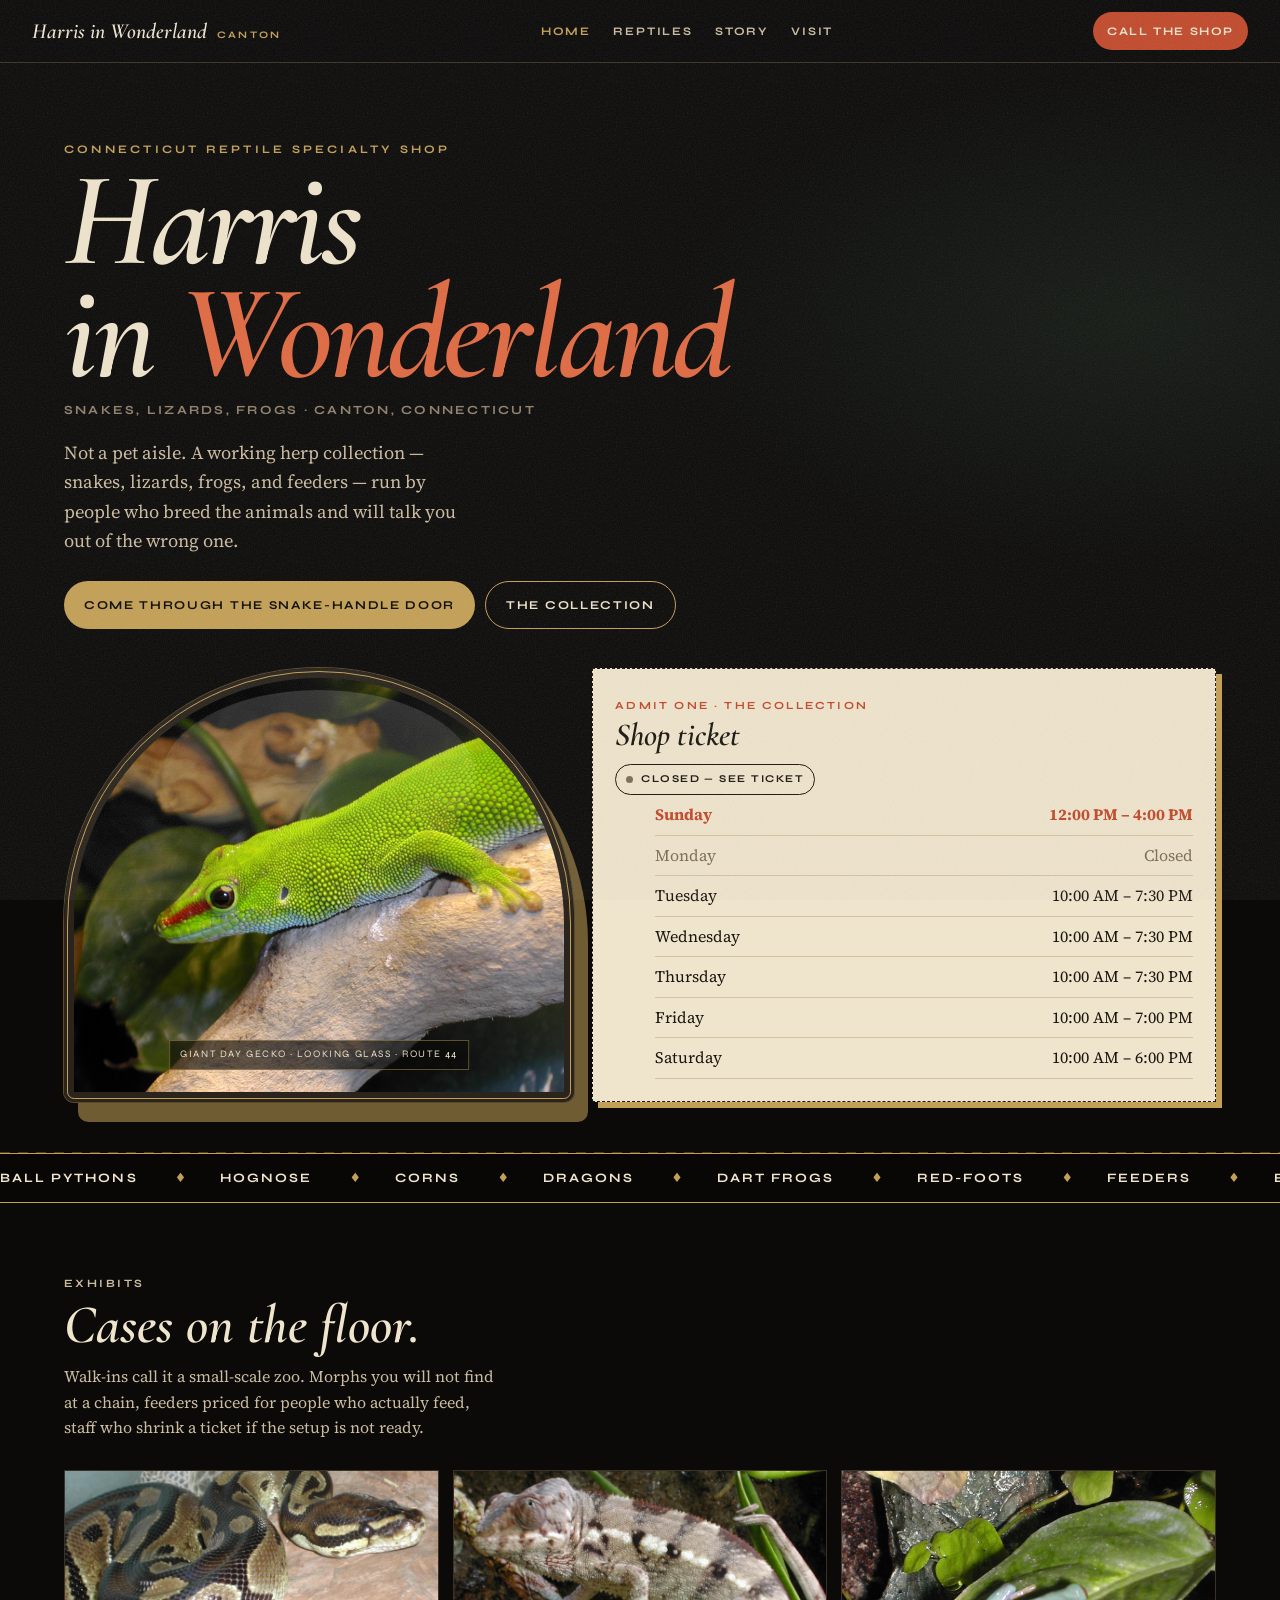
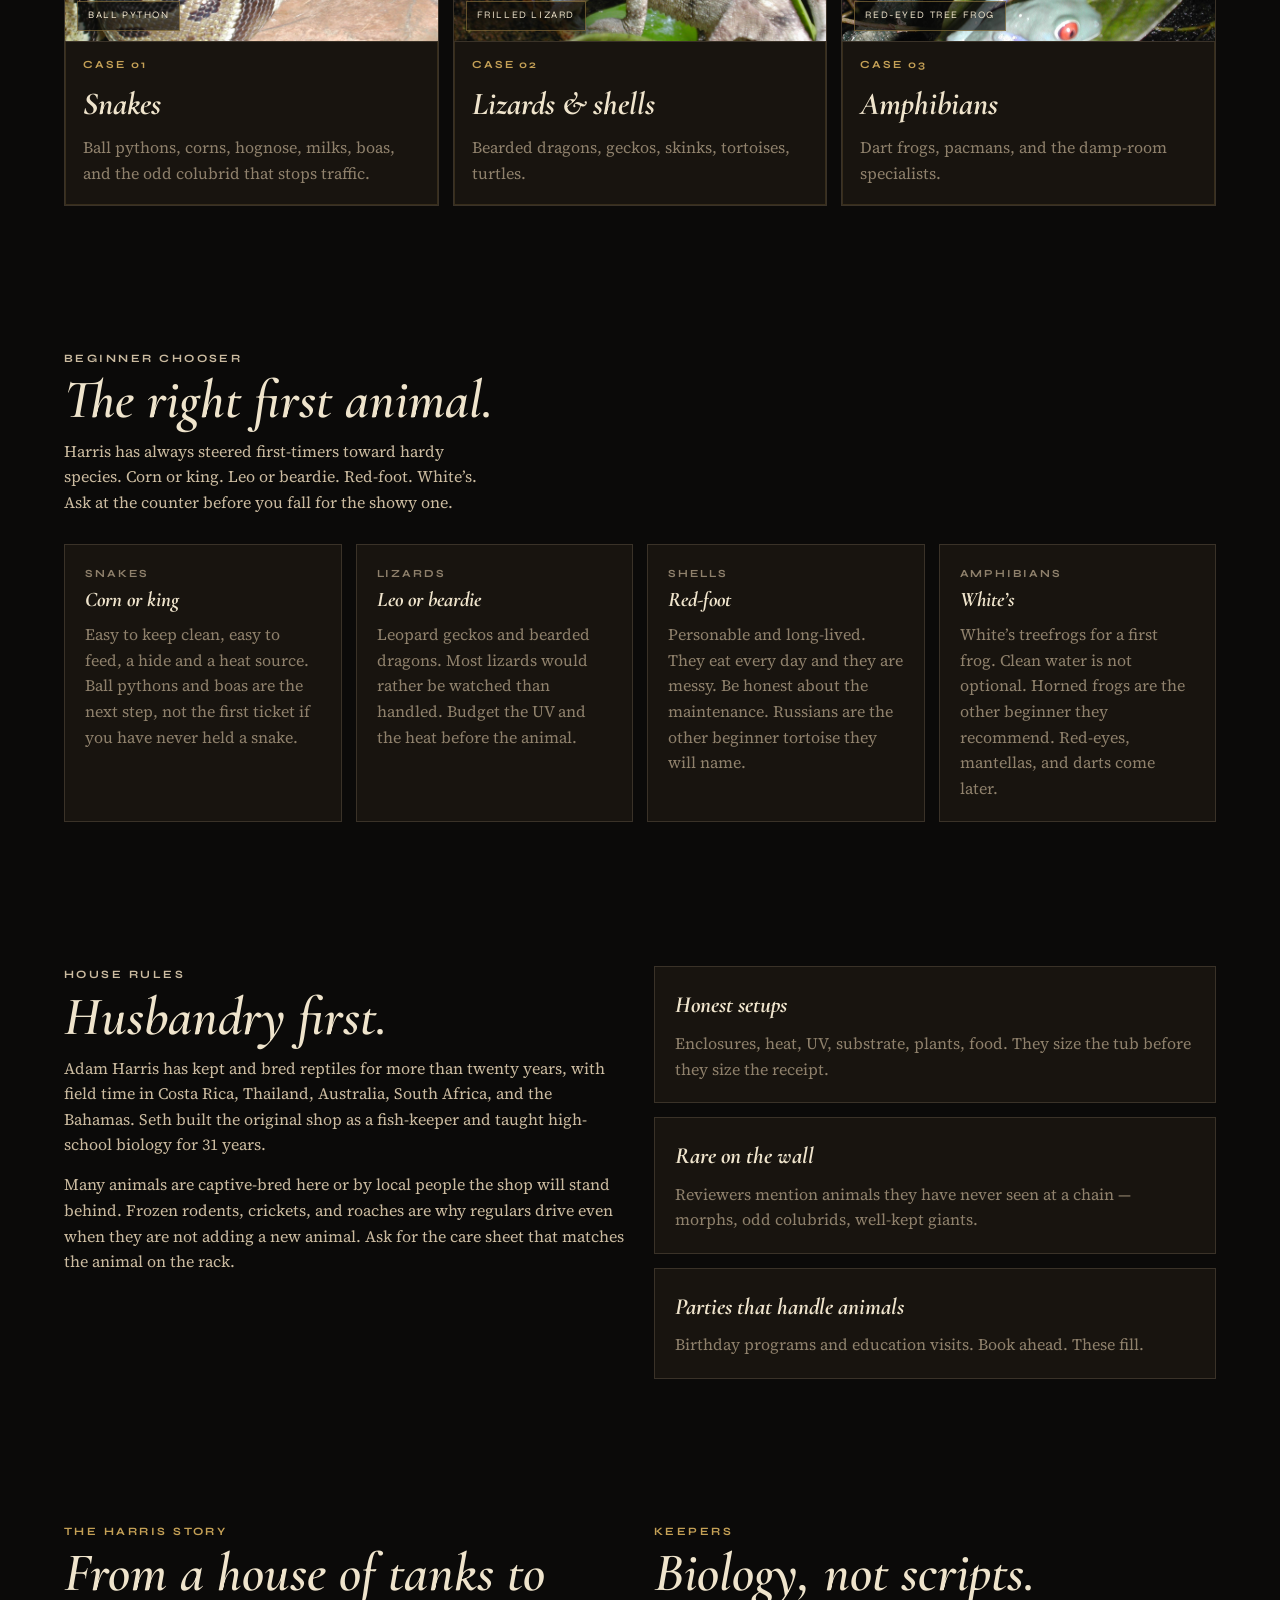
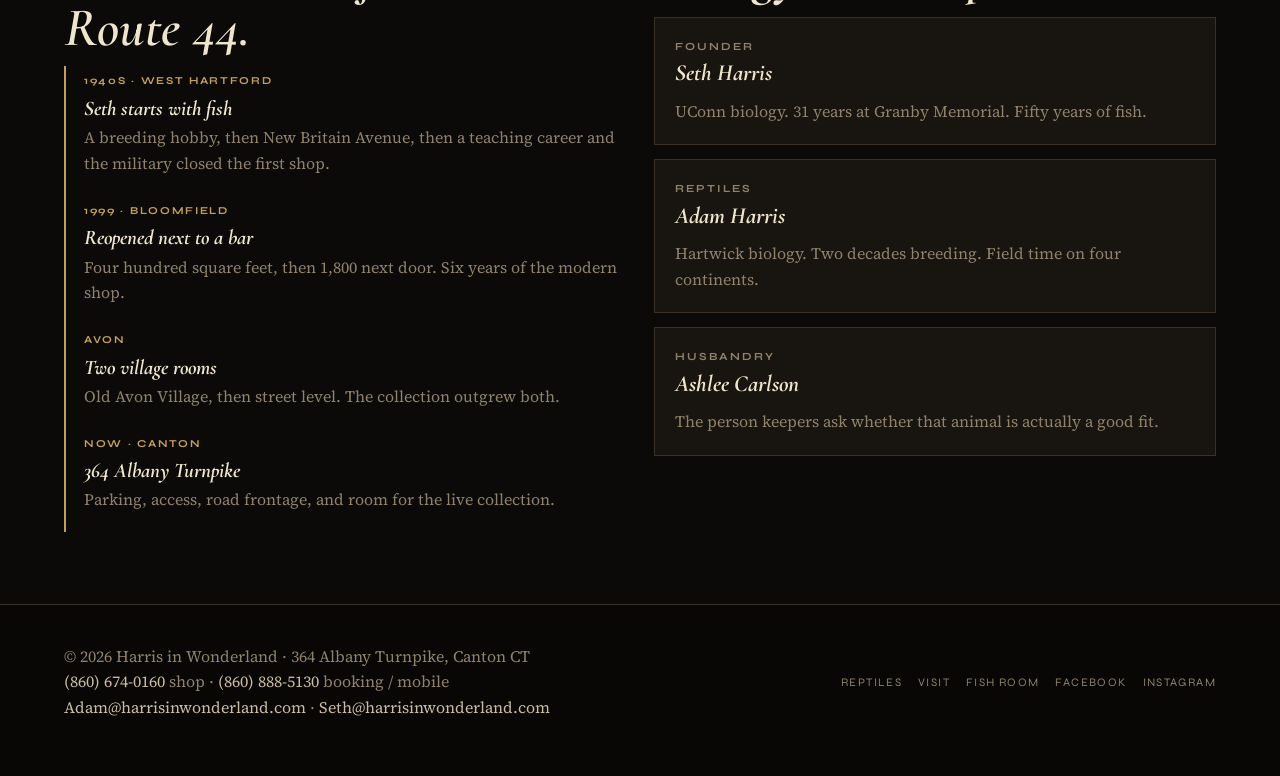
==== commit 5c32bf76: "Lock Square door as The collection, drop Live stock" ====
--- a/index.html
+++ b/index.html
@@ -42,7 +42,7 @@
         <p class="lede">Not a pet aisle. A working herp collection — snakes, lizards, frogs, and feeders — run by people who breed the animals and will talk you out of the wrong one.</p>
         <div class="hero-actions">
           <a class="btn primary" href="/visit">Come through the snake-handle door</a>
-          <a class="btn ghost" href="https://my-hiwsite-6573.square.site" target="_blank" rel="noopener">Live stock</a>
+          <a class="btn ghost" href="https://my-hiwsite-6573.square.site/available-animals" target="_blank" rel="noopener">The collection</a>
         </div>
         <div class="looking-glass">
           <figure class="glass photo-slot has-photo">
@@ -50,7 +50,7 @@
             <figcaption>Giant day gecko · looking glass · Route 44</figcaption>
           </figure>
           <div class="ticket">
-            <small>Admit one · live inventory</small>
+            <small>Admit one · the collection</small>
             <h2>Shop ticket</h2>
             <p class="badge" id="openBadge"><span class="dot"></span><span class="label">Checking hours</span></p>
             <ul class="hours" id="hoursList"></ul>
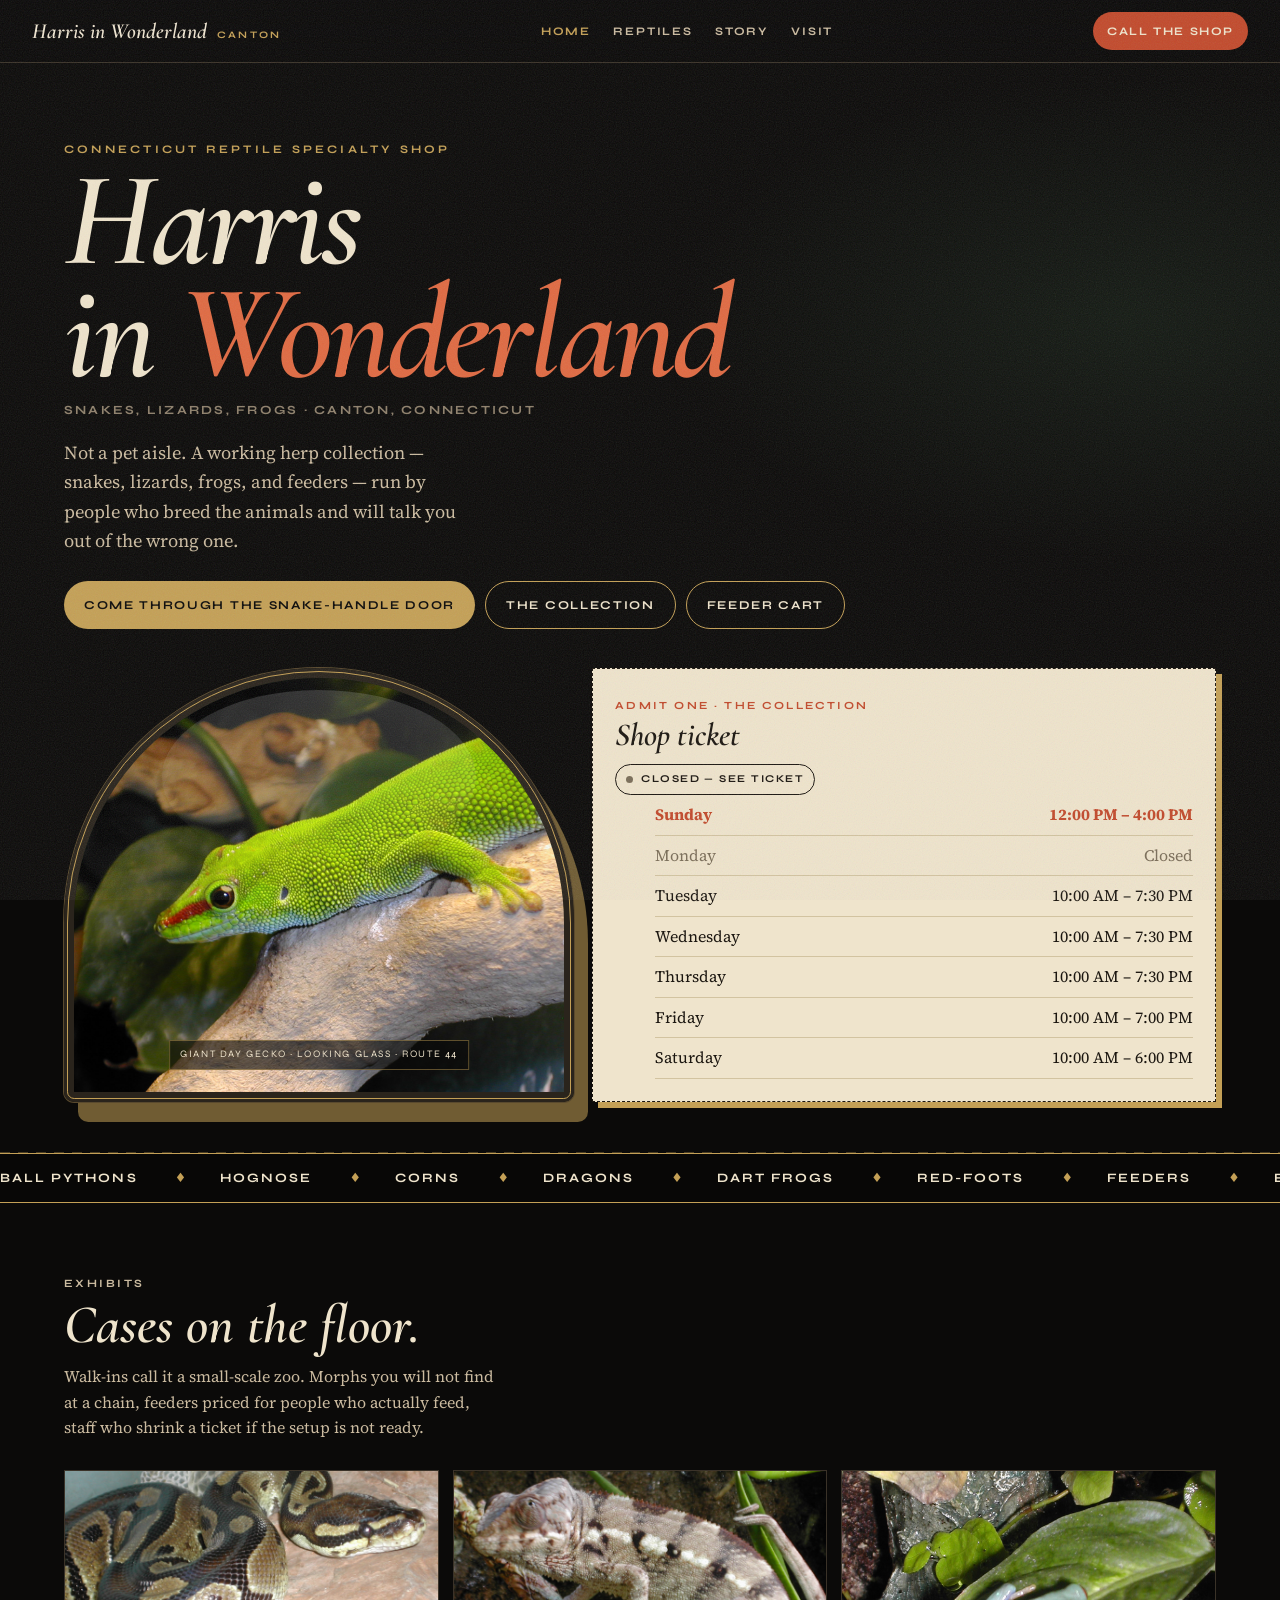
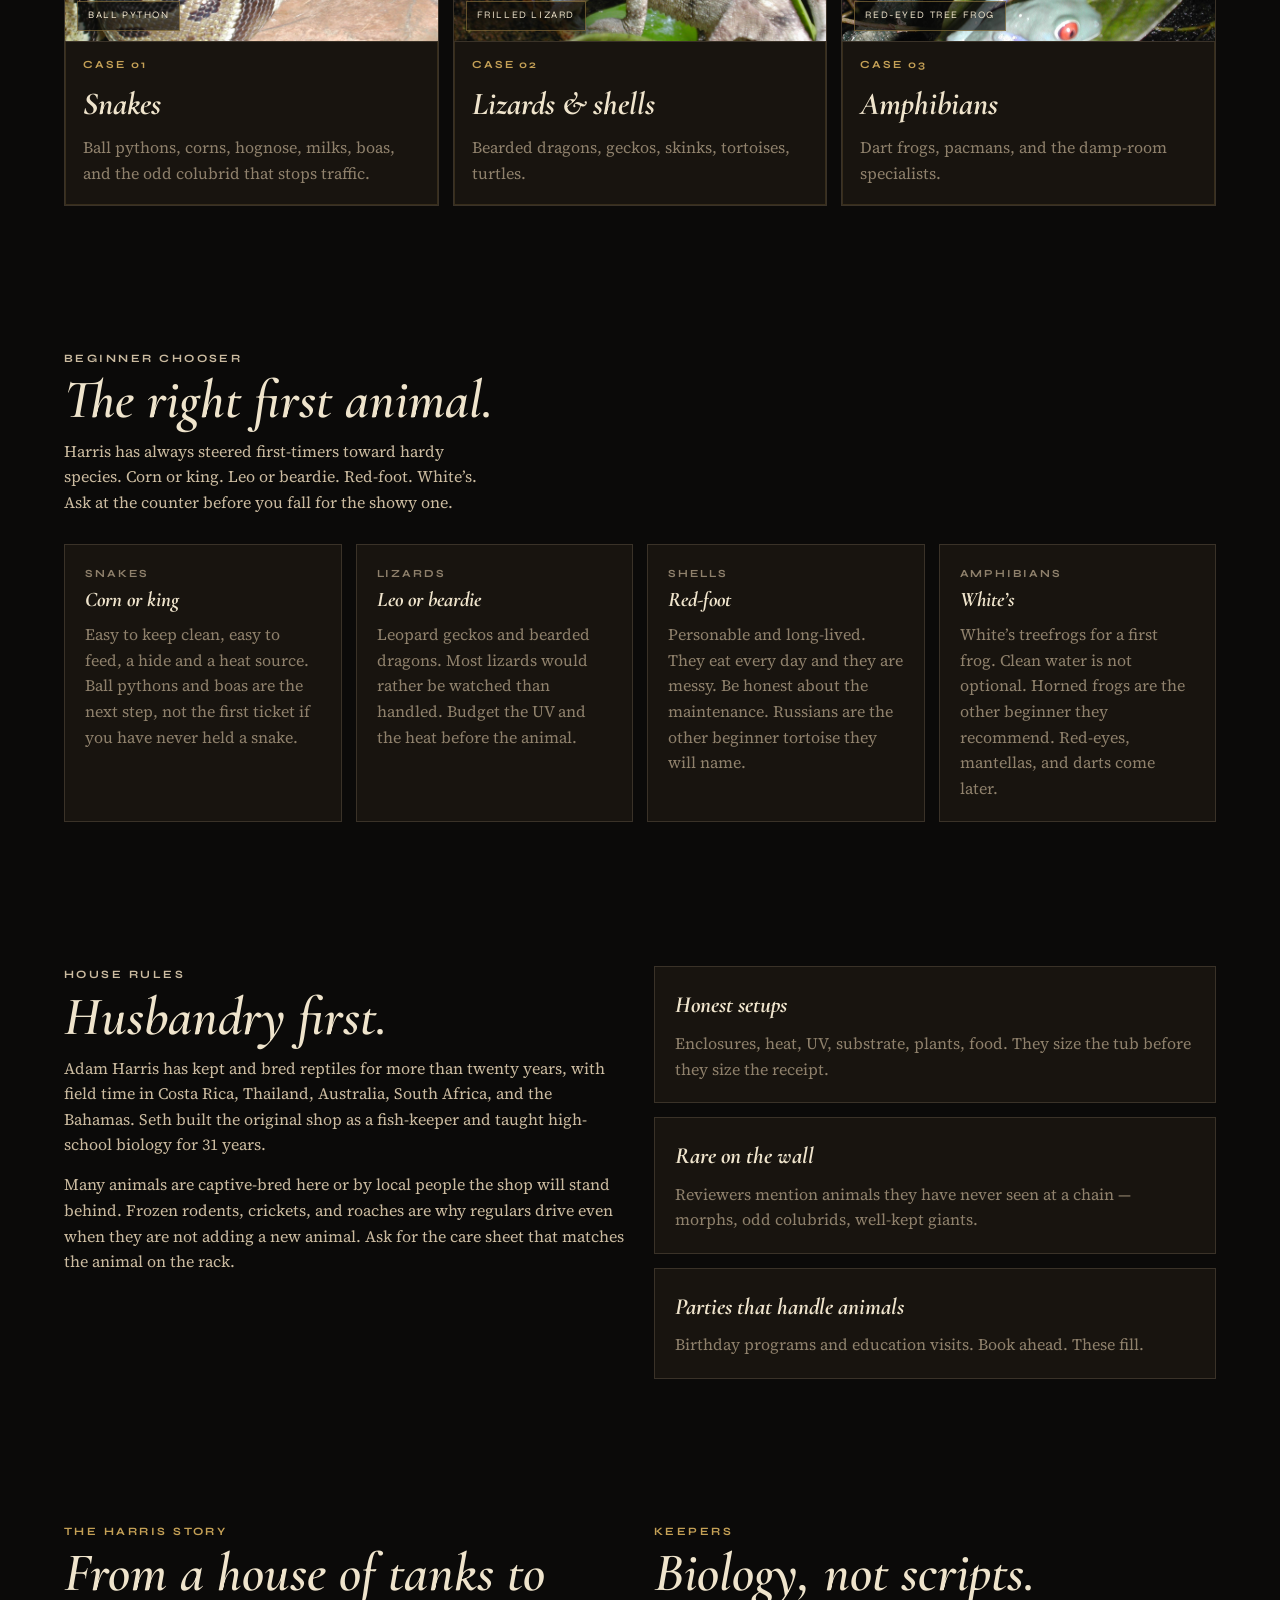
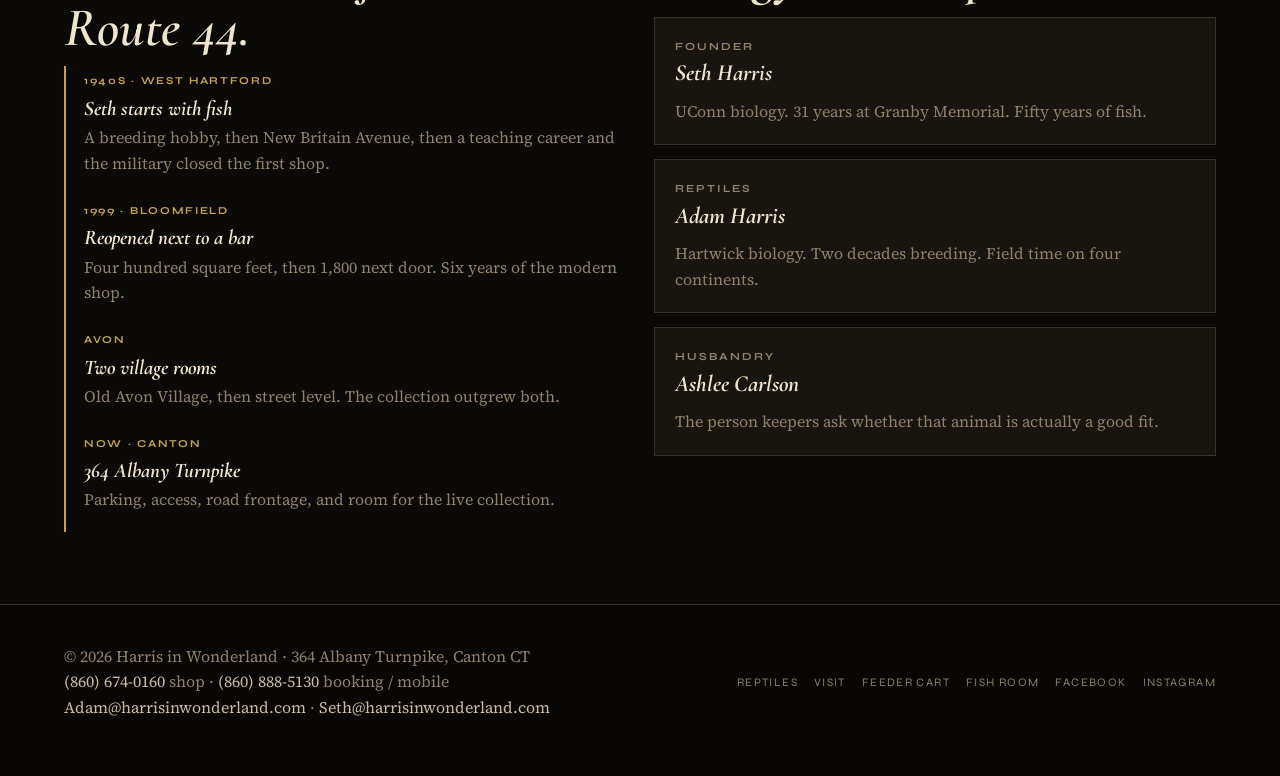
==== commit 7553b02a: "Add Feeder cart door on home, Square pickup" ====
--- a/index.html
+++ b/index.html
@@ -43,6 +43,7 @@
         <div class="hero-actions">
           <a class="btn primary" href="/visit">Come through the snake-handle door</a>
           <a class="btn ghost" href="https://my-hiwsite-6573.square.site/available-animals" target="_blank" rel="noopener">The collection</a>
+          <a class="btn ghost" href="https://my-hiwsite-6573.square.site/shop/feeders-for-pick-up/17" target="_blank" rel="noopener">Feeder cart</a>
         </div>
         <div class="looking-glass">
           <figure class="glass photo-slot has-photo">
@@ -178,6 +179,7 @@
       <div class="foot-nav">
         <a href="/reptiles">Reptiles</a>
         <a href="/visit">Visit</a>
+        <a href="https://my-hiwsite-6573.square.site/shop/feeders-for-pick-up/17" target="_blank" rel="noopener">Feeder cart</a>
         <a href="/fish">Fish room</a>
         <a href="https://www.facebook.com/profile.php?id=100063473713270" target="_blank" rel="noopener">Facebook</a>
         <a href="https://www.instagram.com/harris_in_wonderland_pets/" target="_blank" rel="noopener">Instagram</a>
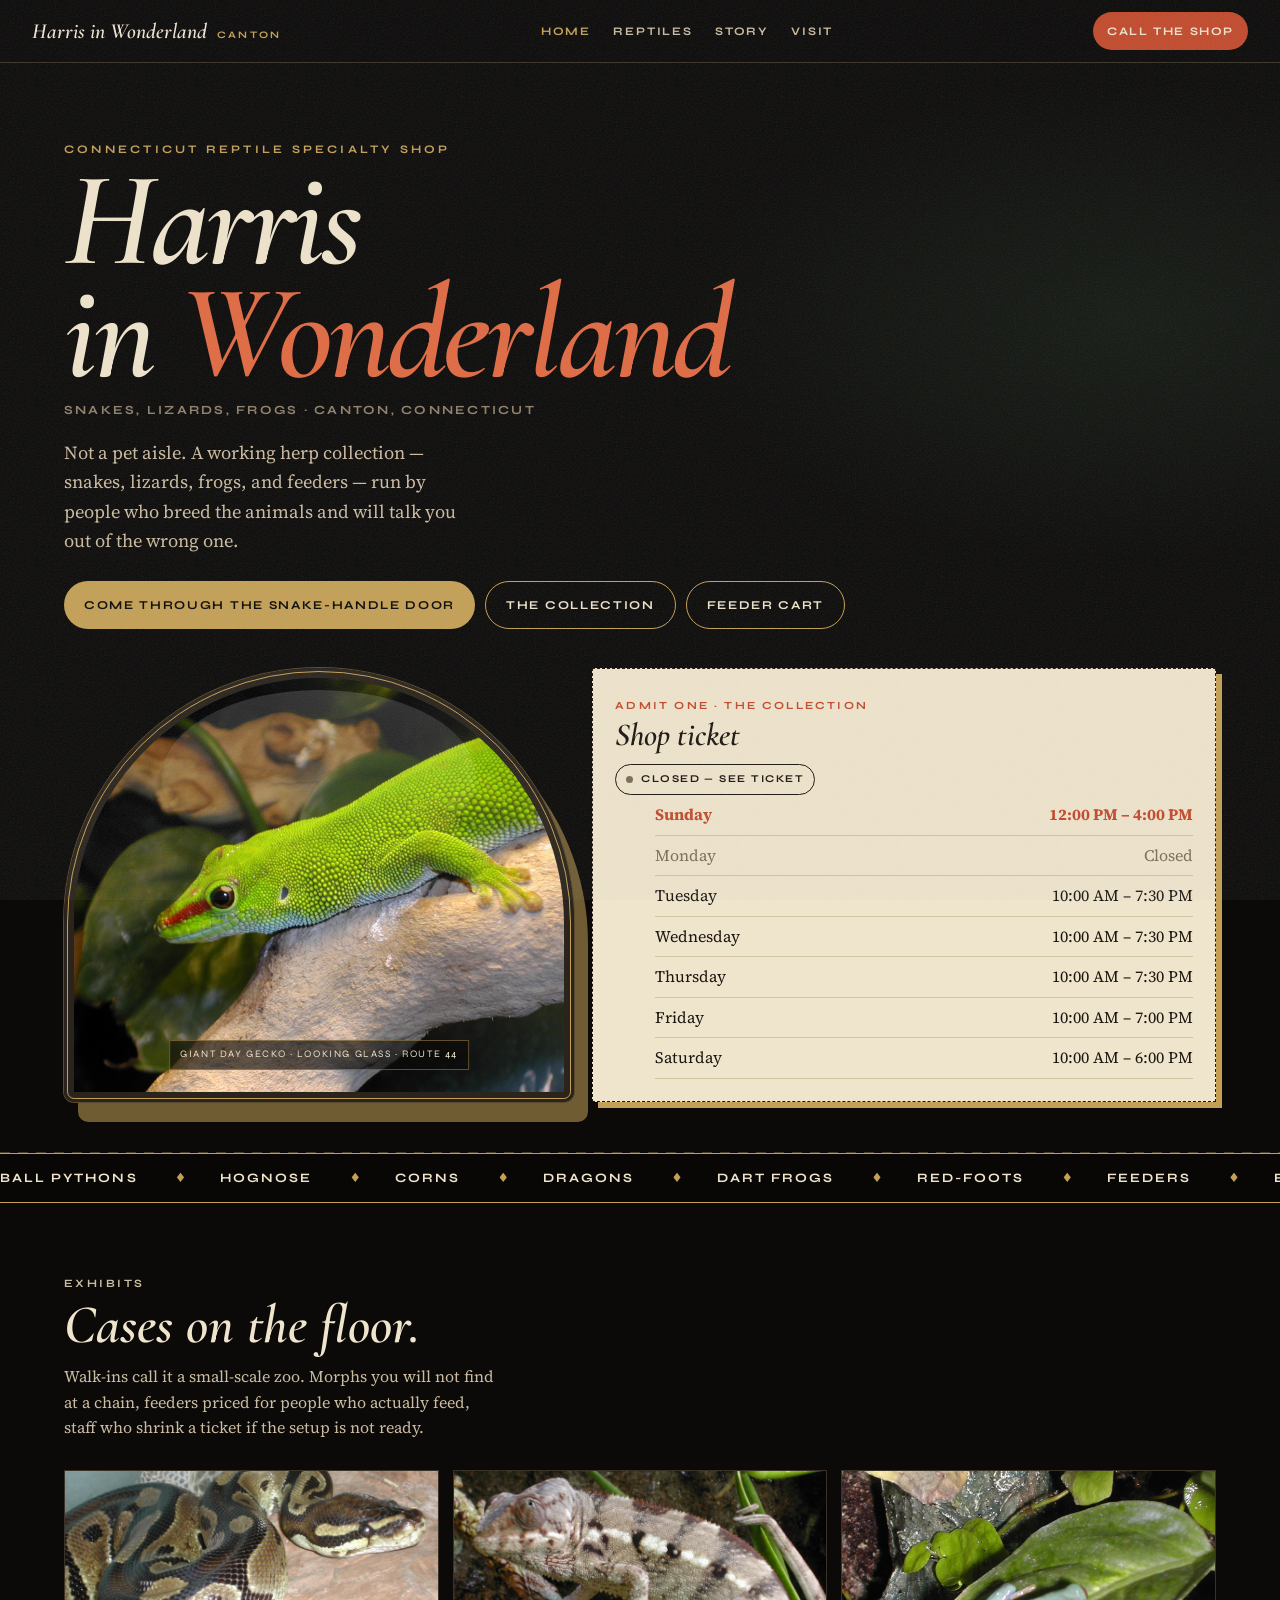
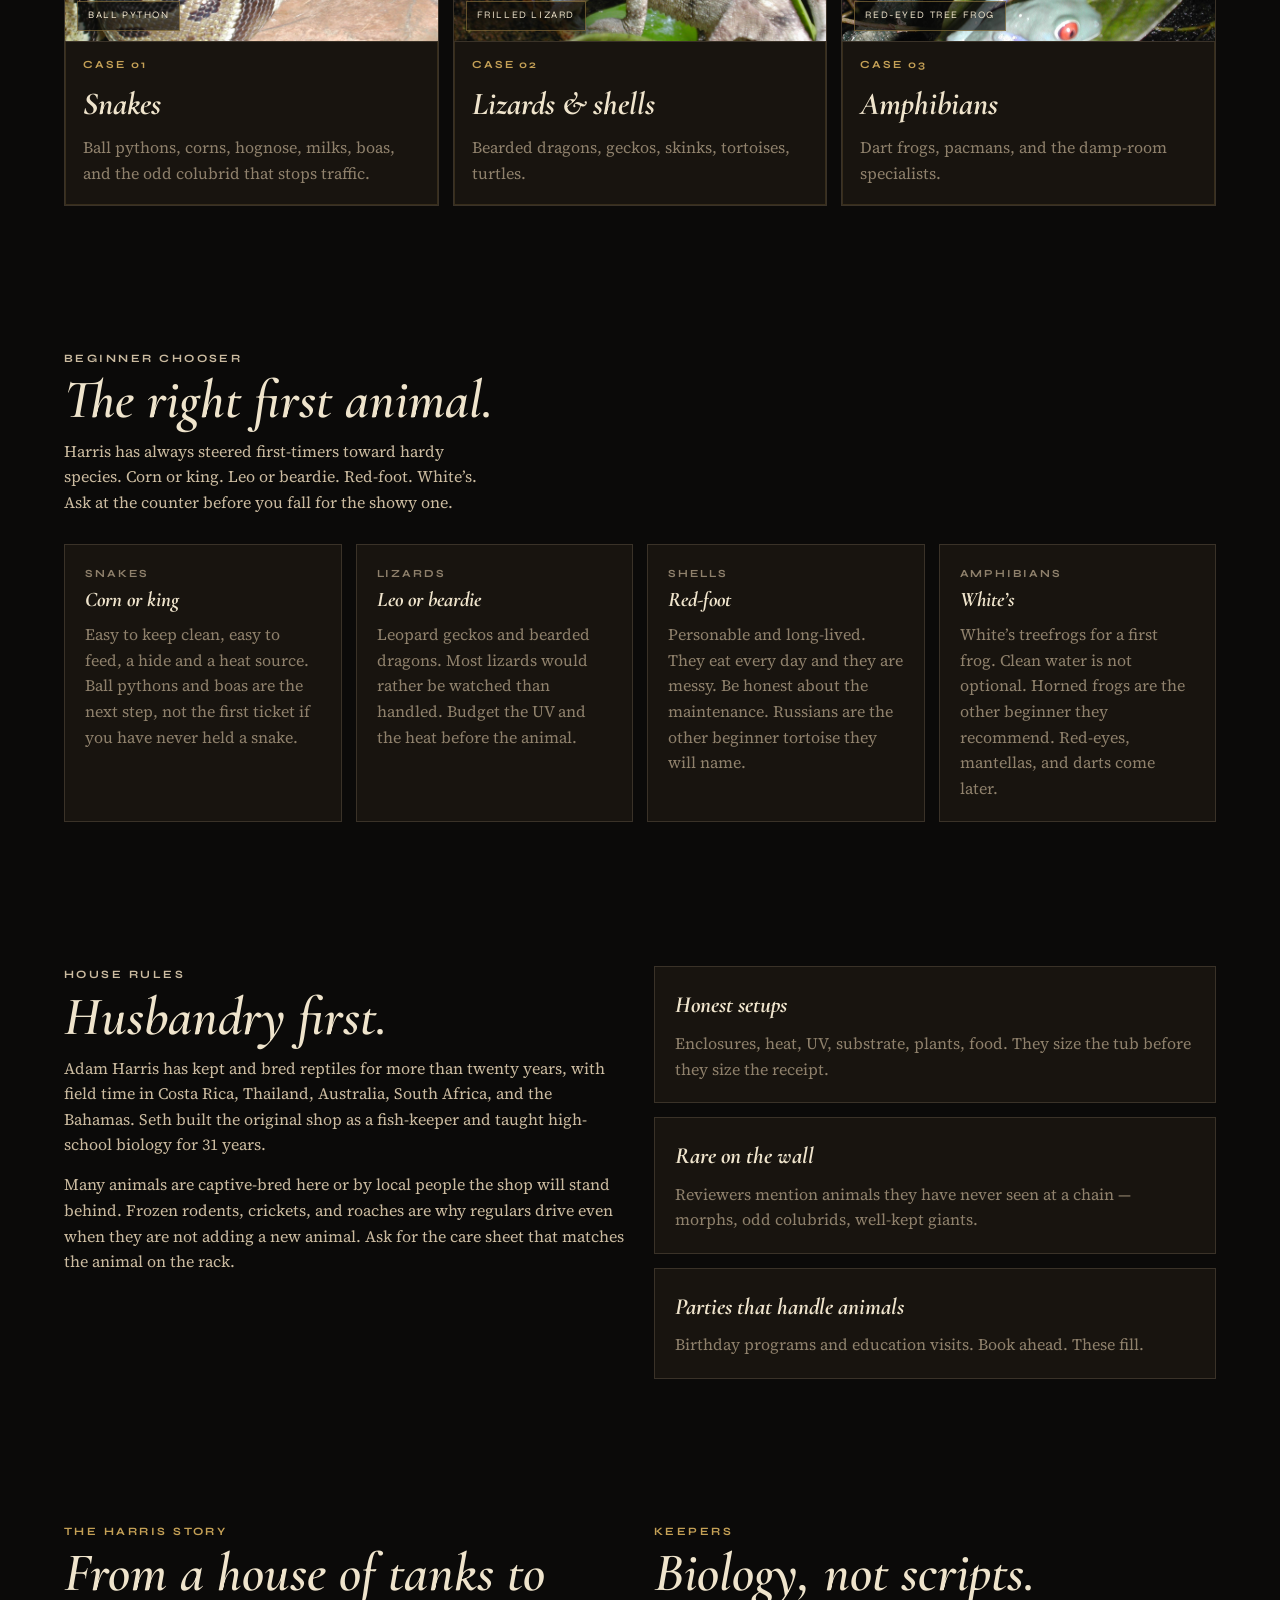
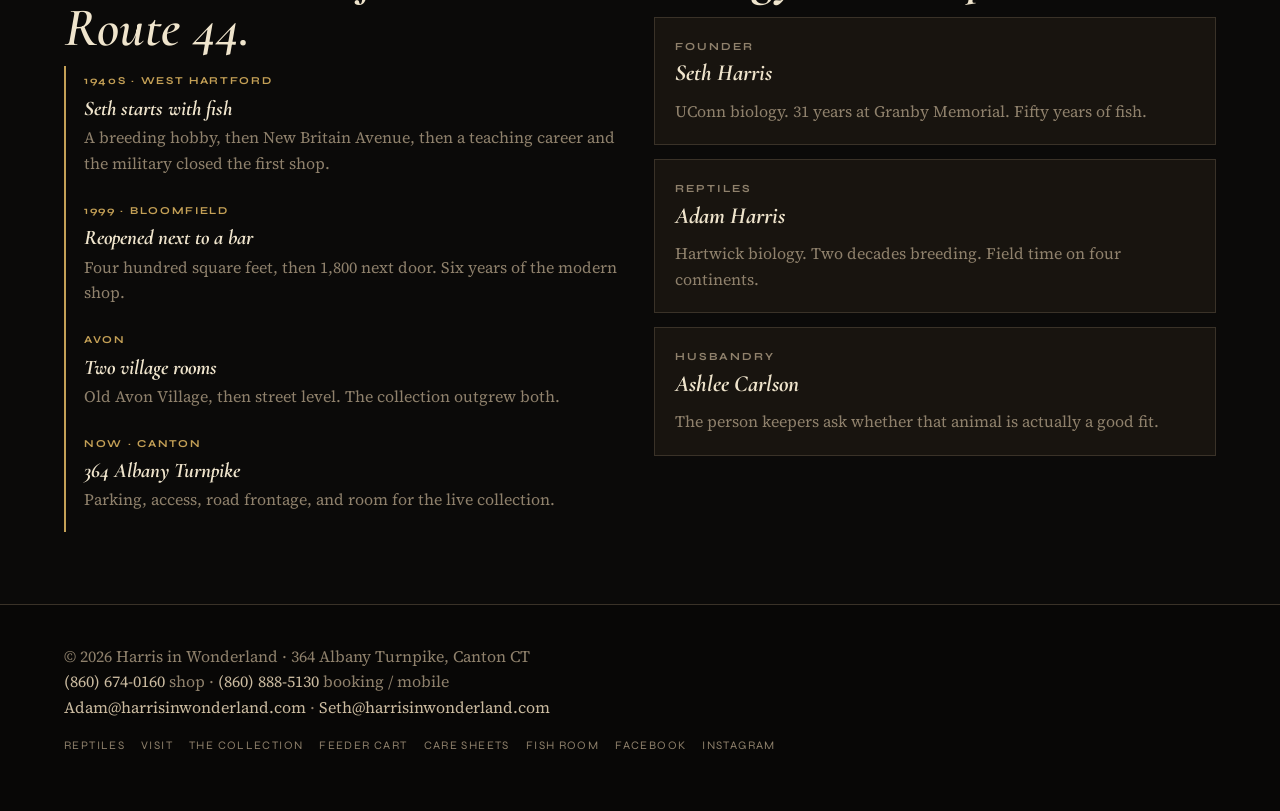
==== commit 0bf75d0f: "Align footers and link Care sheets card" ====
--- a/index.html
+++ b/index.html
@@ -179,7 +179,9 @@
       <div class="foot-nav">
         <a href="/reptiles">Reptiles</a>
         <a href="/visit">Visit</a>
+        <a href="https://my-hiwsite-6573.square.site/available-animals" target="_blank" rel="noopener">The collection</a>
         <a href="https://my-hiwsite-6573.square.site/shop/feeders-for-pick-up/17" target="_blank" rel="noopener">Feeder cart</a>
+        <a href="/care-sheets">Care sheets</a>
         <a href="/fish">Fish room</a>
         <a href="https://www.facebook.com/profile.php?id=100063473713270" target="_blank" rel="noopener">Facebook</a>
         <a href="https://www.instagram.com/harris_in_wonderland_pets/" target="_blank" rel="noopener">Instagram</a>
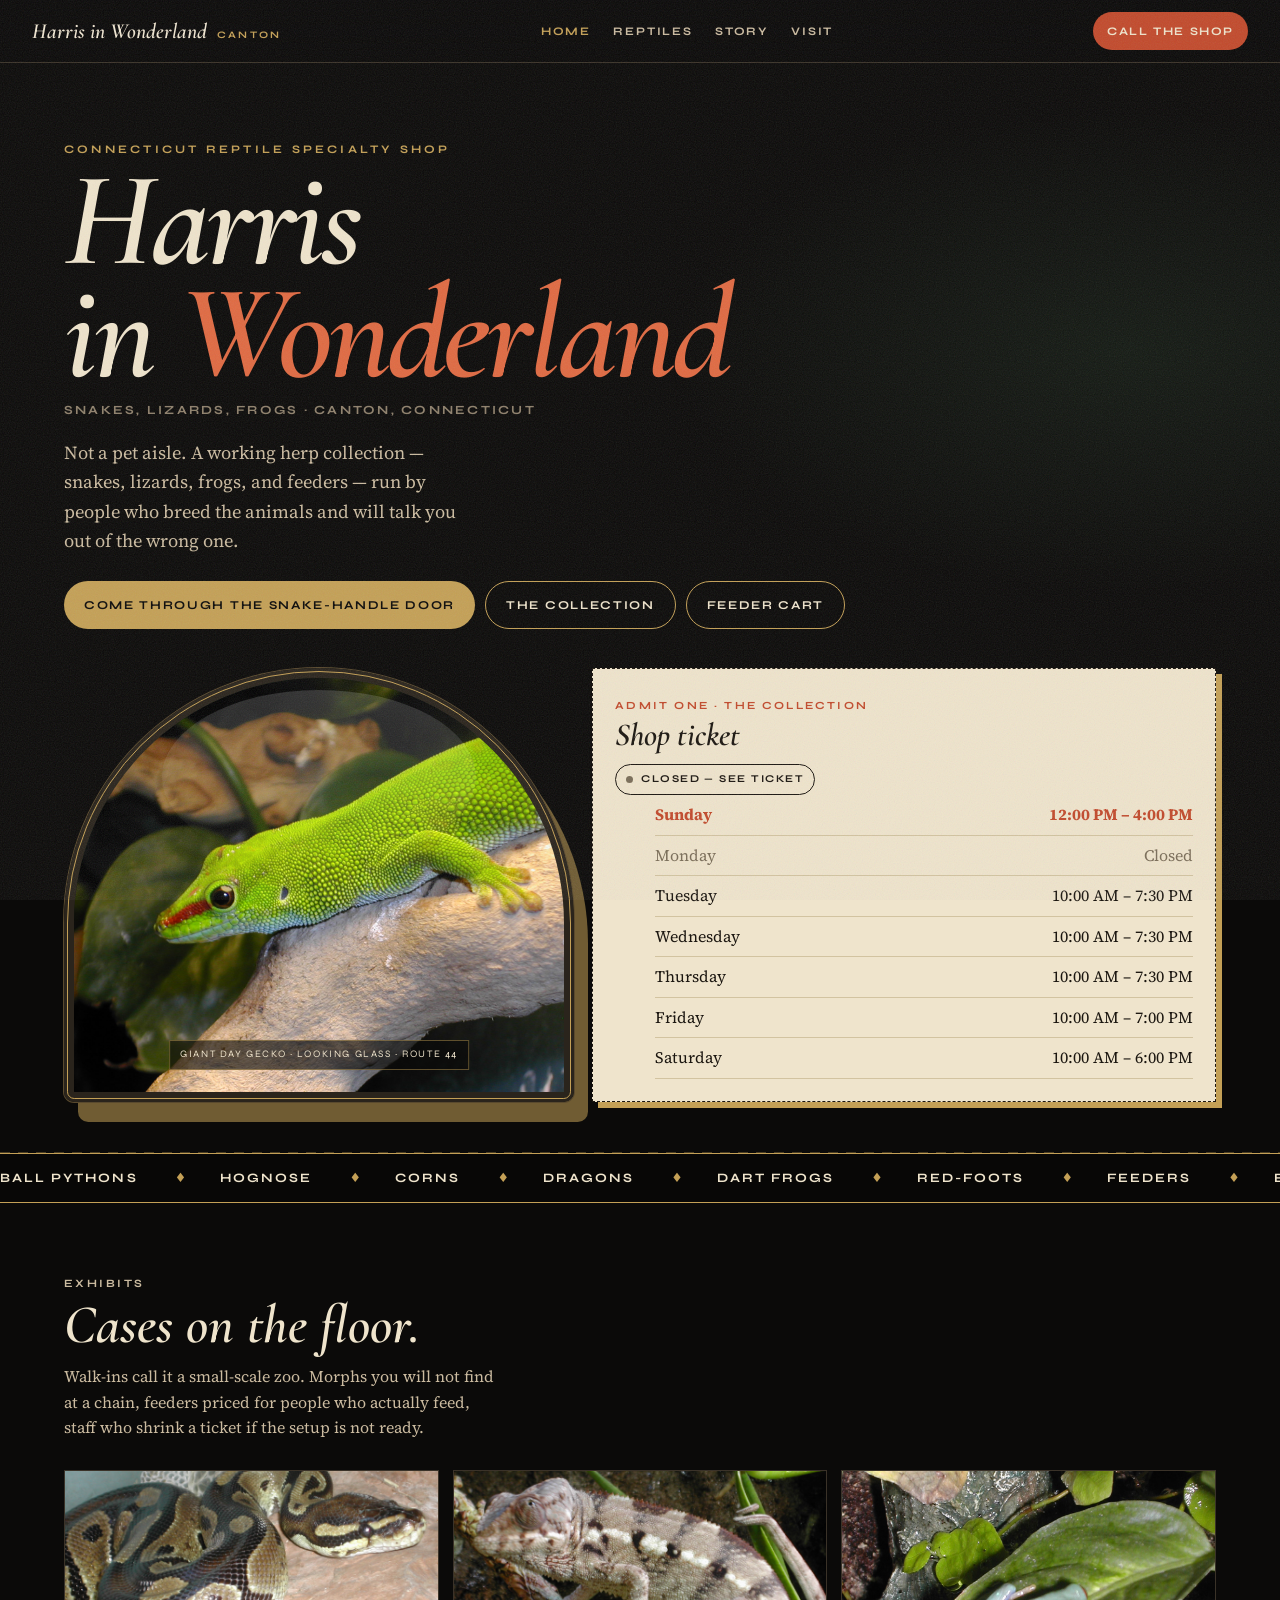
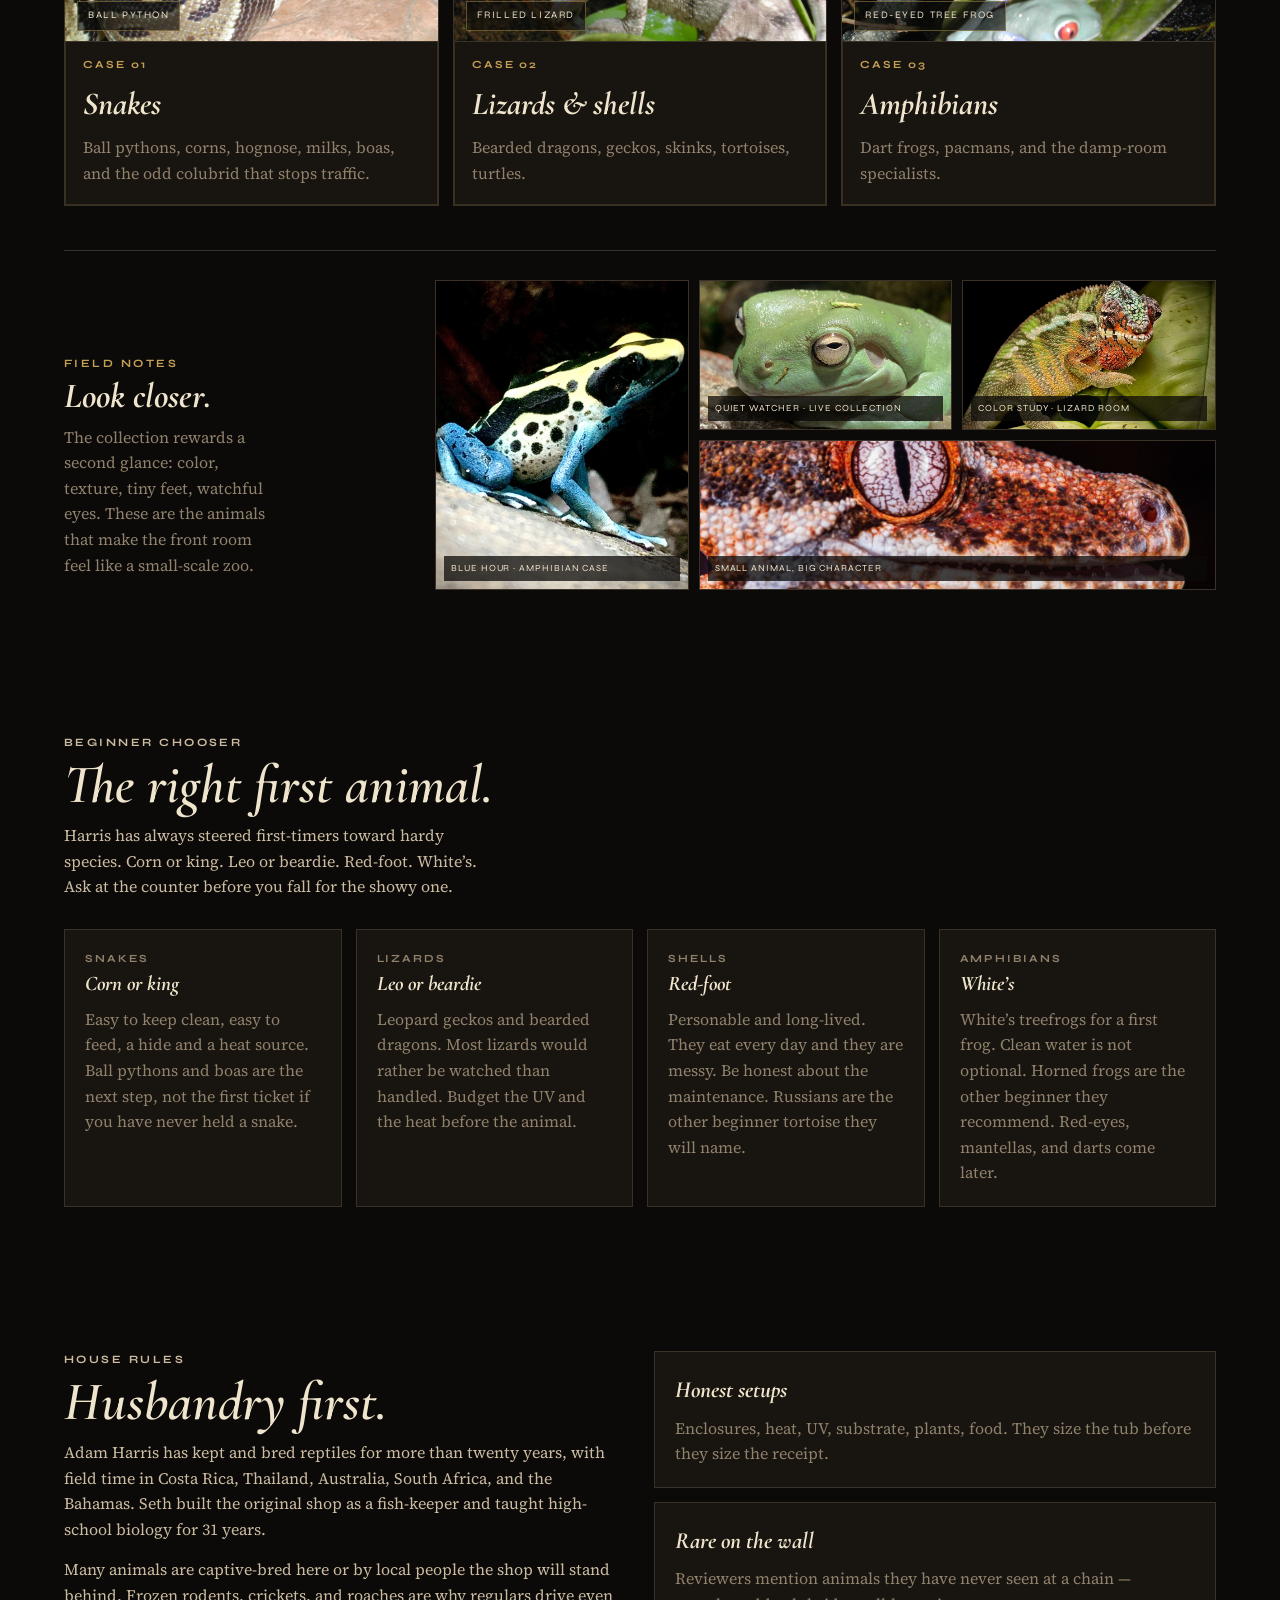
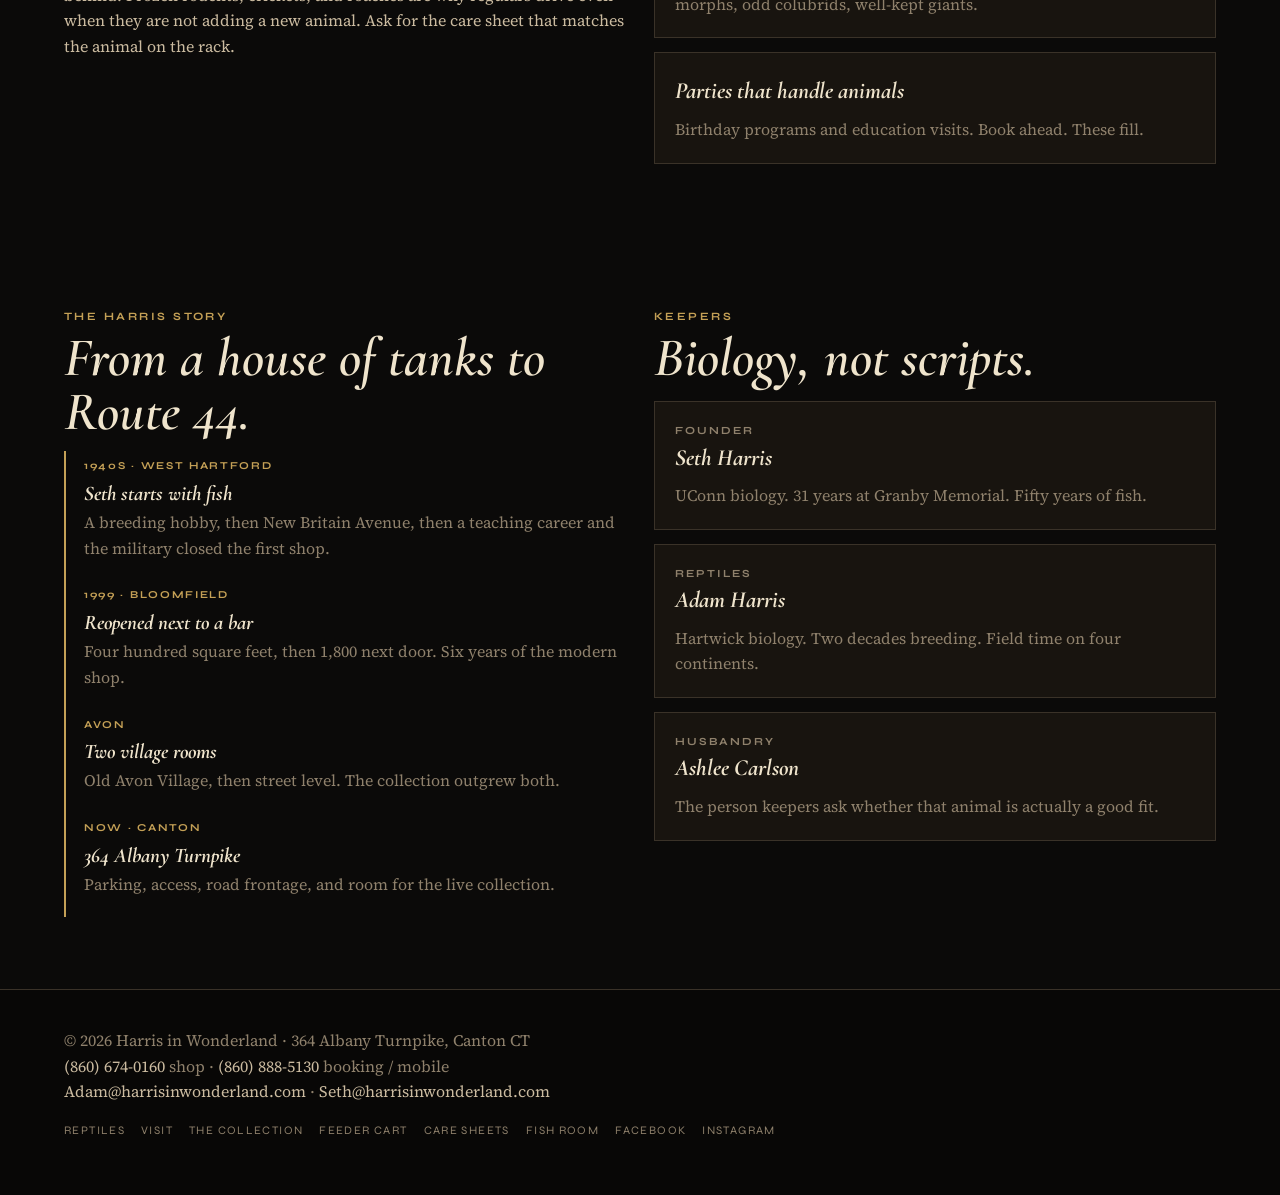
==== commit 7700e679: "Add supplied collection photography across site" ====
--- a/index.html
+++ b/index.html
@@ -47,7 +47,7 @@
         </div>
         <div class="looking-glass">
           <figure class="glass photo-slot has-photo">
-            <img src="/assets/img/hero.jpg" alt="Giant day gecko at Harris in Wonderland, 364 Albany Turnpike, Canton CT" width="1600" height="1200" />
+            <img src="/assets/img/hero.jpg" alt="Chameleon portrait from the Harris in Wonderland collection" width="1600" height="1200" />
             <figcaption>Giant day gecko · looking glass · Route 44</figcaption>
           </figure>
           <div class="ticket">
@@ -75,7 +75,7 @@
         <div class="exhibits">
           <a class="exhibit" href="/reptiles">
             <figure class="photo-slot">
-              <img src="/assets/img/case-snakes.jpg" alt="Ball python on the rack at Harris in Wonderland" width="800" height="520" />
+              <img src="/assets/img/case-snakes.jpg" alt="Close-up gecko portrait from the Harris in Wonderland collection" width="800" height="520" />
               <figcaption>Ball python</figcaption>
             </figure>
             <span class="no">Case 01</span>
@@ -84,7 +84,7 @@
           </a>
           <a class="exhibit" href="/reptiles">
             <figure class="photo-slot">
-              <img src="/assets/img/case-lizards.jpg" alt="Frilled lizard at Harris in Wonderland" width="800" height="520" />
+              <img src="/assets/img/case-lizards.jpg" alt="Colorful chameleon portrait from the Harris in Wonderland collection" width="800" height="520" />
               <figcaption>Frilled lizard</figcaption>
             </figure>
             <span class="no">Case 02</span>
@@ -93,13 +93,26 @@
           </a>
           <a class="exhibit" href="/reptiles">
             <figure class="photo-slot">
-              <img src="/assets/img/case-amphibians.jpg" alt="Red-eyed tree frog at Harris in Wonderland" width="800" height="520" />
+              <img src="/assets/img/case-amphibians.jpg" alt="Blue poison dart frog portrait from the Harris in Wonderland collection" width="800" height="520" />
               <figcaption>Red-eyed tree frog</figcaption>
             </figure>
             <span class="no">Case 03</span>
             <h3>Amphibians</h3>
             <p>Dart frogs, pacmans, and the damp-room specialists.</p>
           </a>
+        </div>
+        <div class="field-notes" aria-label="Field notes from the collection">
+          <div class="field-notes-intro">
+            <p class="kicker">Field notes</p>
+            <h3>Look closer.</h3>
+            <p>The collection rewards a second glance: color, texture, tiny feet, watchful eyes. These are the animals that make the front room feel like a small-scale zoo.</p>
+          </div>
+          <div class="field-notes-grid">
+            <figure class="field-photo field-photo-tall"><img src="/assets/img/gallery/blue-frog.jpg" alt="Blue frog portrait" loading="lazy" width="1566" height="1800"><figcaption>Blue hour · amphibian case</figcaption></figure>
+            <figure class="field-photo"><img src="/assets/img/gallery/frog.jpg" alt="Green tree frog portrait" loading="lazy" width="1800" height="1350"><figcaption>Quiet watcher · live collection</figcaption></figure>
+            <figure class="field-photo"><img src="/assets/img/gallery/color-chameleon.jpg" alt="Colorful chameleon portrait" loading="lazy" width="1800" height="1350"><figcaption>Color study · lizard room</figcaption></figure>
+            <figure class="field-photo field-photo-wide"><img src="/assets/img/gallery/gecko.jpg" alt="Gecko portrait" loading="lazy" width="1280" height="853"><figcaption>Small animal, big character</figcaption></figure>
+          </div>
         </div>
       </div>
     </section>
--- a/assets/css/styles.css
+++ b/assets/css/styles.css
@@ -316,3 +316,22 @@
   html { scroll-behavior: auto; }
   .marquee-track { animation: none; }
 }
+
+/* Supplied collection photography */
+.field-notes { display: grid; grid-template-columns: .8fr 1.8fr; gap: 24px; align-items: end; margin-top: 2.8rem; padding-top: 1.8rem; border-top: 1px solid var(--line); }
+.field-notes-intro { max-width: 26ch; padding-bottom: 12px; }
+.field-notes-intro h3 { font-family: var(--ff-display); font-style: italic; color: var(--ticket); font-size: 2.2rem; line-height: 1; margin: .35rem 0 .7rem; }
+.field-notes-intro p:last-child { color: var(--muted); }
+.field-notes-grid { display: grid; grid-template-columns: 1fr 1fr 1fr; grid-template-rows: 150px 150px; gap: 10px; }
+.field-photo { position: relative; overflow: hidden; min-height: 0; border: 1px solid var(--line); background: var(--surface); margin: 0; }
+.field-photo img { width: 100%; height: 100%; object-fit: cover; transition: transform 240ms cubic-bezier(.23,1,.32,1); }
+.field-photo:hover img { transform: scale(1.04); }
+.field-photo figcaption { position: absolute; inset: auto 8px 8px; padding: 5px 7px; background: rgba(11,10,9,.75); color: var(--ticket); font-family: var(--ff-ui); font-size: .58rem; letter-spacing: .1em; text-transform: uppercase; }
+.field-photo-tall { grid-row: span 2; }
+.field-photo-wide { grid-column: span 2; }
+.fish-feature { padding-top: 1rem; }
+.fish-feature-grid { display: grid; grid-template-columns: 1.15fr .85fr; gap: 28px; align-items: center; }
+.fish-photo { position: relative; margin: 0; min-height: 300px; border: 1px solid var(--brass); overflow: hidden; box-shadow: 12px 12px 0 color-mix(in srgb, var(--brass) 35%, transparent); }
+.fish-photo img { width: 100%; height: 340px; object-fit: cover; }
+.fish-photo figcaption { position: absolute; left: 14px; bottom: 14px; color: var(--ticket); background: rgba(11,10,9,.75); padding: 7px 10px; font-family: var(--ff-ui); font-size: .62rem; letter-spacing: .12em; text-transform: uppercase; }
+@media (max-width: 860px) { .field-notes, .fish-feature-grid { grid-template-columns: 1fr; } .field-notes-intro { max-width: 48ch; } .field-notes-grid { grid-template-rows: 150px 150px; } }
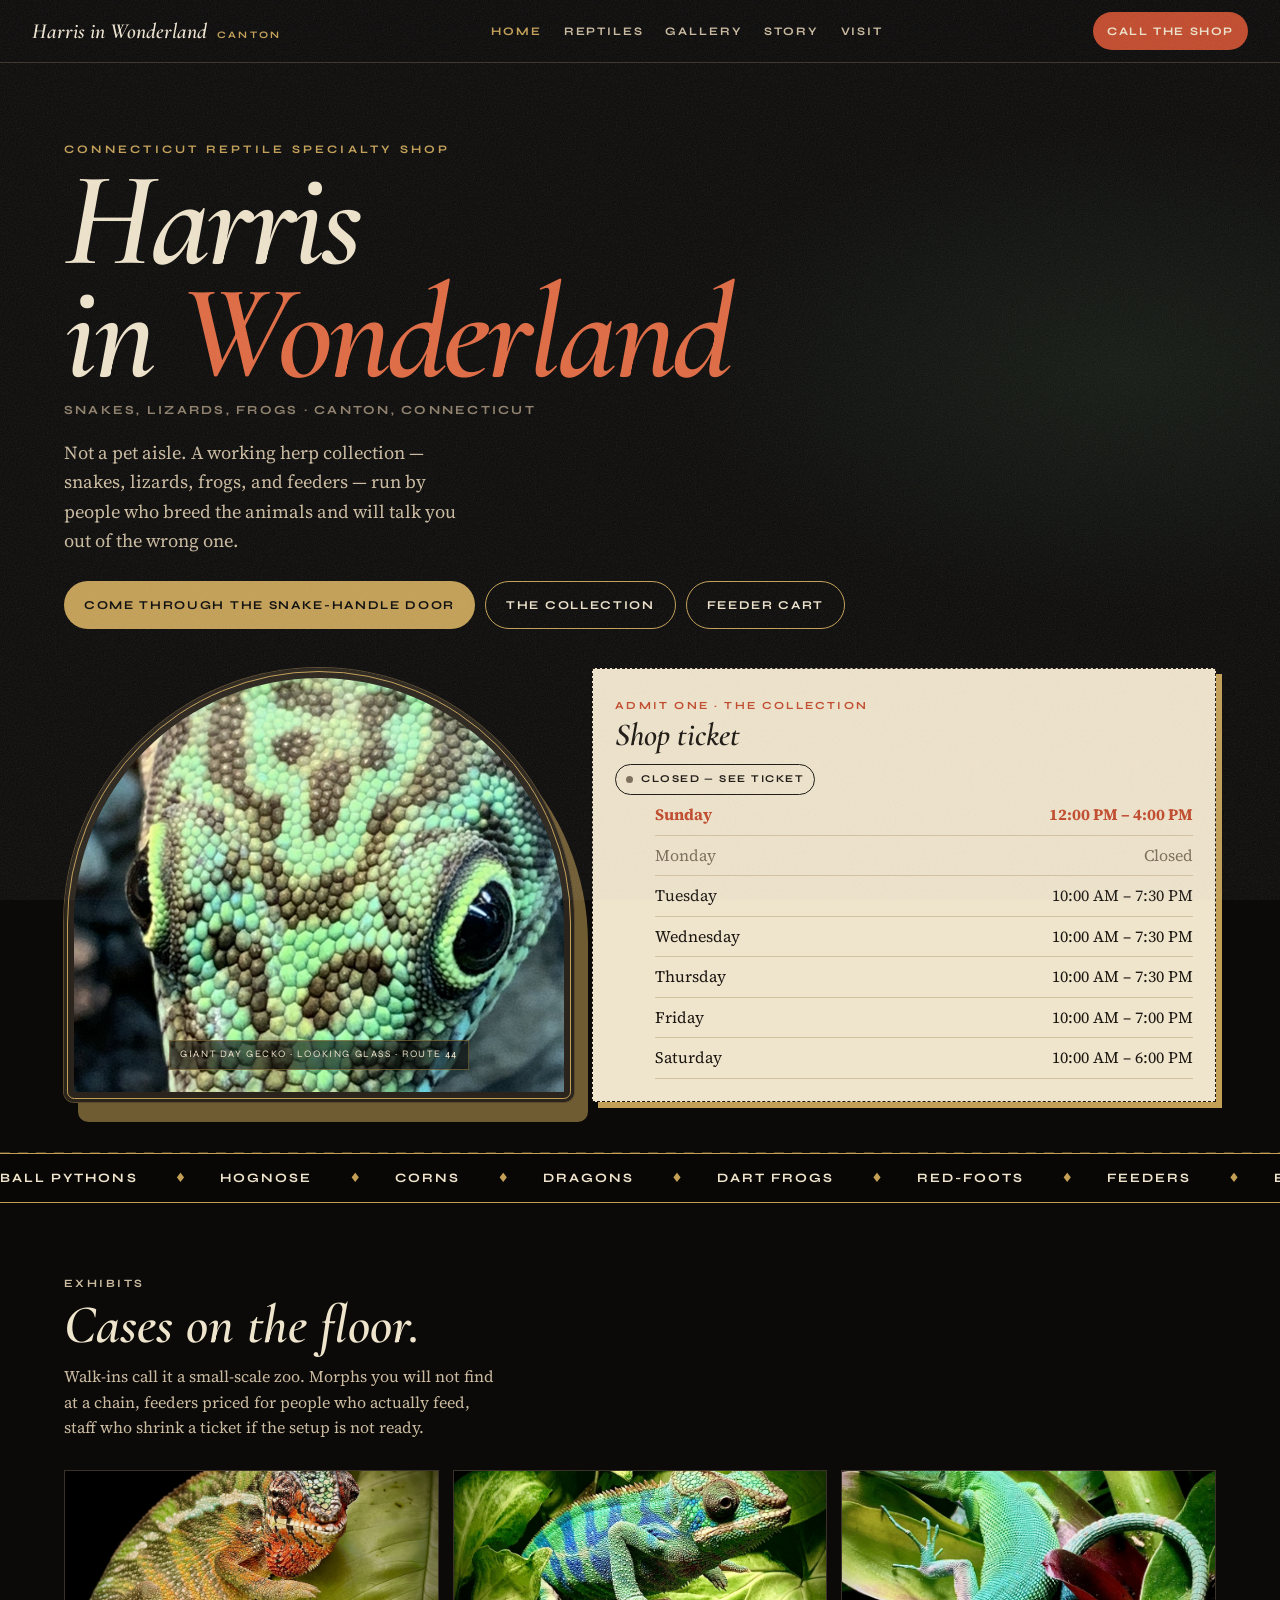
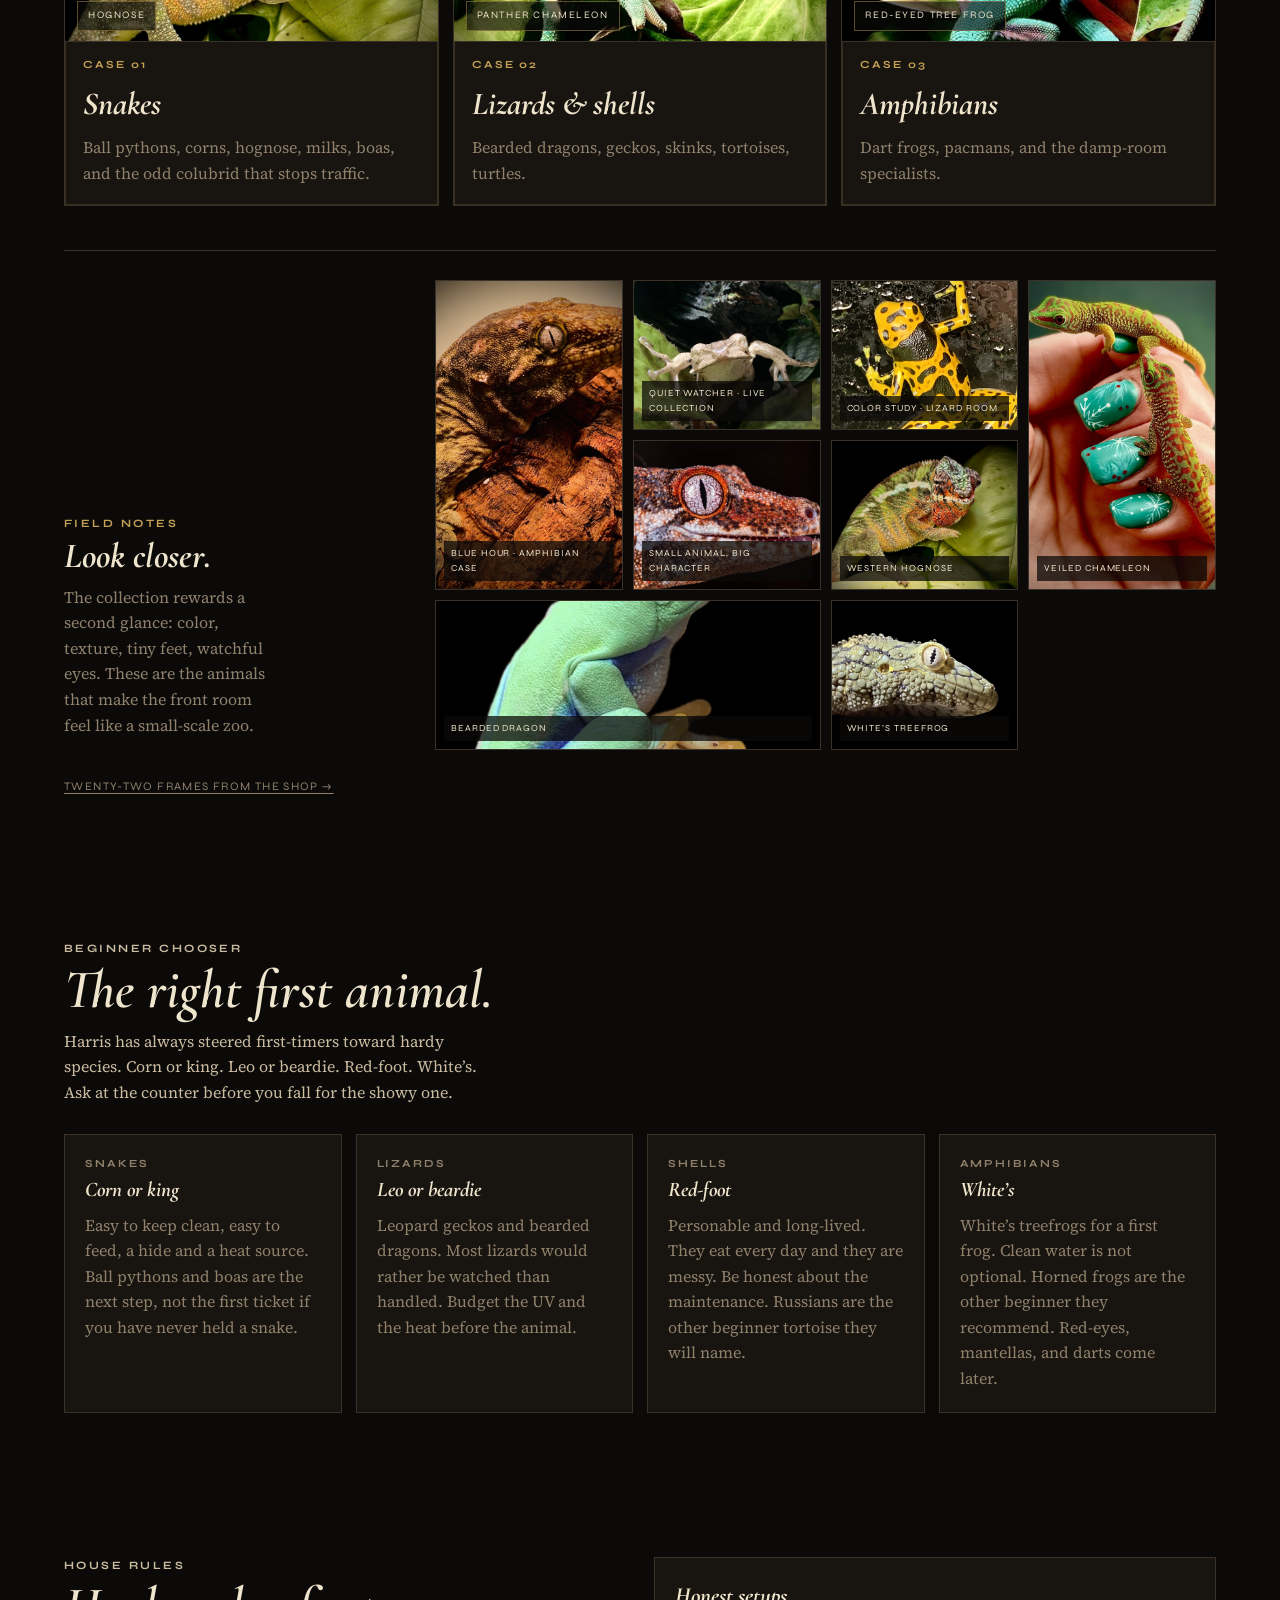
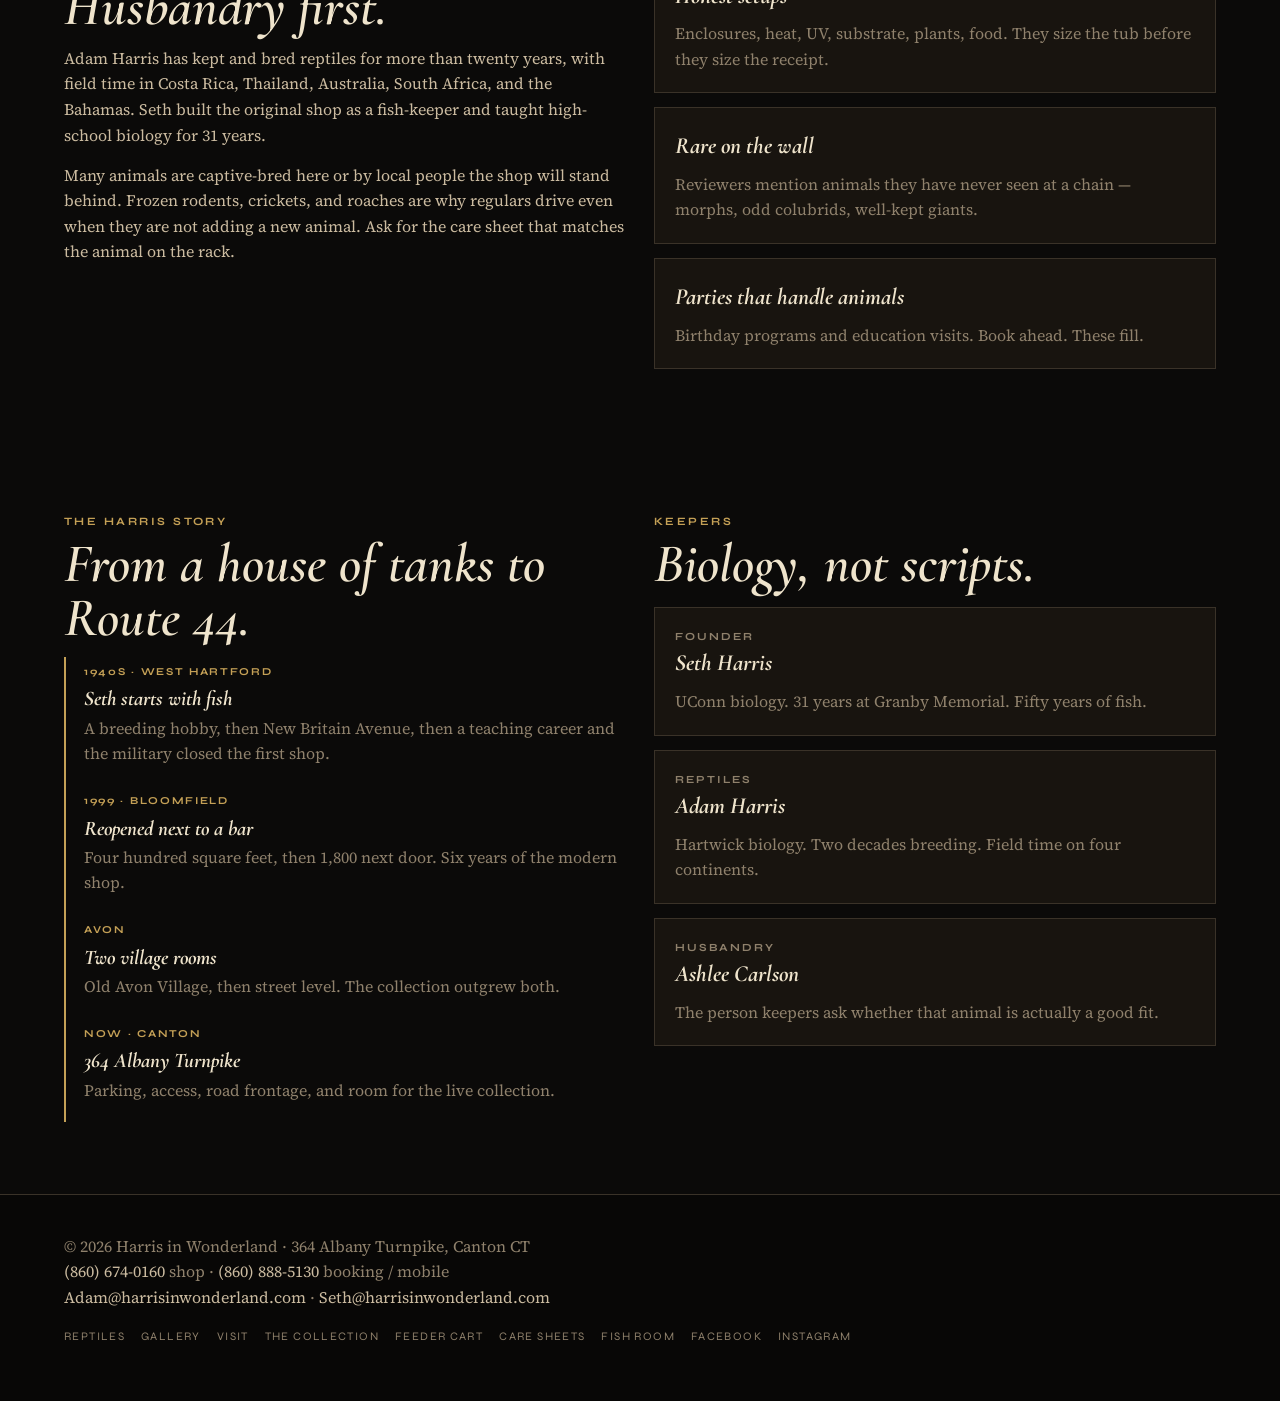
==== commit df461ea2: "Add shop photography from Drive across the site Twenty-two collection photos (HEIC converted to web " ====
--- a/index.html
+++ b/index.html
@@ -12,7 +12,7 @@
   <meta property="og:title" content="Harris in Wonderland — Reptile specialty shop, Canton CT" />
   <meta property="og:description" content="A live herp collection in Canton. Captive-bred reptiles and amphibians, feeders, care sheets, and birthday programs." />
   <meta property="og:url" content="https://harrisinwonderland.com/" />
-  <meta property="og:image" content="https://harrisinwonderland.com/assets/img/hero.jpg" />
+  <meta property="og:image" content="https://harrisinwonderland.com/assets/img/gallery/giant-day-gecko.jpg" />
   <link rel="preconnect" href="https://fonts.googleapis.com" />
   <link rel="preconnect" href="https://fonts.gstatic.com" crossorigin />
   <link href="https://fonts.googleapis.com/css2?family=Cormorant+Garamond:ital,wght@0,600;1,600;1,700&family=Source+Serif+4:opsz,wght@8..60,400;8..60,600&family=Syne:wght@600;700;800&display=swap" rel="stylesheet" />
@@ -27,6 +27,7 @@
     <nav class="nav" id="nav">
       <a href="/" aria-current="page">Home</a>
       <a href="/reptiles">Reptiles</a>
+      <a href="/gallery">Gallery</a>
       <a href="/#story">Story</a>
       <a href="/visit">Visit</a>
     </nav>
@@ -47,7 +48,7 @@
         </div>
         <div class="looking-glass">
           <figure class="glass photo-slot has-photo">
-            <img src="/assets/img/hero.jpg" alt="Chameleon portrait from the Harris in Wonderland collection" width="1600" height="1200" />
+            <img src="/assets/img/gallery/giant-day-gecko.jpg" alt="Giant day gecko from the Harris in Wonderland collection" width="1350" height="1800" />
             <figcaption>Giant day gecko · looking glass · Route 44</figcaption>
           </figure>
           <div class="ticket">
@@ -75,8 +76,8 @@
         <div class="exhibits">
           <a class="exhibit" href="/reptiles">
             <figure class="photo-slot">
-              <img src="/assets/img/case-snakes.jpg" alt="Close-up gecko portrait from the Harris in Wonderland collection" width="800" height="520" />
-              <figcaption>Ball python</figcaption>
+              <img src="/assets/img/gallery/hognose.jpg" alt="Hognose snake from the Harris in Wonderland collection" width="1800" height="1350" />
+              <figcaption>Hognose</figcaption>
             </figure>
             <span class="no">Case 01</span>
             <h3>Snakes</h3>
@@ -84,8 +85,8 @@
           </a>
           <a class="exhibit" href="/reptiles">
             <figure class="photo-slot">
-              <img src="/assets/img/case-lizards.jpg" alt="Colorful chameleon portrait from the Harris in Wonderland collection" width="800" height="520" />
-              <figcaption>Frilled lizard</figcaption>
+              <img src="/assets/img/gallery/panther-chameleon.jpg" alt="Panther chameleon from the Harris in Wonderland collection" width="1800" height="1428" />
+              <figcaption>Panther chameleon</figcaption>
             </figure>
             <span class="no">Case 02</span>
             <h3>Lizards &amp; shells</h3>
@@ -93,7 +94,7 @@
           </a>
           <a class="exhibit" href="/reptiles">
             <figure class="photo-slot">
-              <img src="/assets/img/case-amphibians.jpg" alt="Blue poison dart frog portrait from the Harris in Wonderland collection" width="800" height="520" />
+              <img src="/assets/img/gallery/red-eyed-tree-frog.jpg" alt="Red-eyed tree frog from the Harris in Wonderland collection" width="1583" height="1799" />
               <figcaption>Red-eyed tree frog</figcaption>
             </figure>
             <span class="no">Case 03</span>
@@ -108,11 +109,16 @@
             <p>The collection rewards a second glance: color, texture, tiny feet, watchful eyes. These are the animals that make the front room feel like a small-scale zoo.</p>
           </div>
           <div class="field-notes-grid">
-            <figure class="field-photo field-photo-tall"><img src="/assets/img/gallery/blue-frog.jpg" alt="Blue frog portrait" loading="lazy" width="1566" height="1800"><figcaption>Blue hour · amphibian case</figcaption></figure>
-            <figure class="field-photo"><img src="/assets/img/gallery/frog.jpg" alt="Green tree frog portrait" loading="lazy" width="1800" height="1350"><figcaption>Quiet watcher · live collection</figcaption></figure>
-            <figure class="field-photo"><img src="/assets/img/gallery/color-chameleon.jpg" alt="Colorful chameleon portrait" loading="lazy" width="1800" height="1350"><figcaption>Color study · lizard room</figcaption></figure>
-            <figure class="field-photo field-photo-wide"><img src="/assets/img/gallery/gecko.jpg" alt="Gecko portrait" loading="lazy" width="1280" height="853"><figcaption>Small animal, big character</figcaption></figure>
-          </div>
+            <figure class="field-photo field-photo-tall"><img src="/assets/img/gallery/blue-dart-frog.jpg" alt="Blue poison dart frog" loading="lazy" width="1456" height="1800"><figcaption>Blue hour · amphibian case</figcaption></figure>
+            <figure class="field-photo"><img src="/assets/img/gallery/green-tree-frog.jpg" alt="Green tree frog on moss" loading="lazy" width="1800" height="1350"><figcaption>Quiet watcher · live collection</figcaption></figure>
+            <figure class="field-photo"><img src="/assets/img/gallery/panther-chameleon-color.jpg" alt="Colorful panther chameleon" loading="lazy" width="1350" height="1800"><figcaption>Color study · lizard room</figcaption></figure>
+            <figure class="field-photo field-photo-tall"><img src="/assets/img/gallery/veiled-chameleon.jpg" alt="Veiled chameleon" loading="lazy" width="1350" height="1800"><figcaption>Veiled chameleon</figcaption></figure>
+            <figure class="field-photo"><img src="/assets/img/gallery/crested-gecko.jpg" alt="Crested gecko portrait" loading="lazy" width="1280" height="853"><figcaption>Small animal, big character</figcaption></figure>
+            <figure class="field-photo"><img src="/assets/img/gallery/hognose.jpg" alt="Hognose snake" loading="lazy" width="1800" height="1350"><figcaption>Western hognose</figcaption></figure>
+            <figure class="field-photo field-photo-wide"><img src="/assets/img/gallery/bearded-dragon.jpg" alt="Bearded dragon portrait" loading="lazy" width="1206" height="1423"><figcaption>Bearded dragon</figcaption></figure>
+            <figure class="field-photo"><img src="/assets/img/gallery/whites-treefrog.jpg" alt="White's tree frog" loading="lazy" width="1204" height="1233"><figcaption>White’s treefrog</figcaption></figure>
+          </div>
+          <p class="also-quiet"><a href="/gallery">Twenty-two frames from the shop →</a></p>
         </div>
       </div>
     </section>
@@ -191,6 +197,7 @@
       <div>© <span id="year">2026</span> Harris in Wonderland · 364 Albany Turnpike, Canton CT<br /><a href="tel:+18606740160">(860) 674-0160</a> shop · <a href="tel:+18608885130">(860) 888-5130</a> booking / mobile<br /><a href="mailto:Adam@harrisinwonderland.com">Adam@harrisinwonderland.com</a> · <a href="mailto:Seth@harrisinwonderland.com">Seth@harrisinwonderland.com</a></div>
       <div class="foot-nav">
         <a href="/reptiles">Reptiles</a>
+        <a href="/gallery">Gallery</a>
         <a href="/visit">Visit</a>
         <a href="https://my-hiwsite-6573.square.site/available-animals" target="_blank" rel="noopener">The collection</a>
         <a href="https://my-hiwsite-6573.square.site/shop/feeders-for-pick-up/17" target="_blank" rel="noopener">Feeder cart</a>
--- a/assets/css/styles.css
+++ b/assets/css/styles.css
@@ -319,11 +319,12 @@
 
 /* Supplied collection photography */
 .field-notes { display: grid; grid-template-columns: .8fr 1.8fr; gap: 24px; align-items: end; margin-top: 2.8rem; padding-top: 1.8rem; border-top: 1px solid var(--line); }
+.field-notes .also-quiet { grid-column: 1 / -1; margin-top: .2rem; }
 .field-notes-intro { max-width: 26ch; padding-bottom: 12px; }
 .field-notes-intro h3 { font-family: var(--ff-display); font-style: italic; color: var(--ticket); font-size: 2.2rem; line-height: 1; margin: .35rem 0 .7rem; }
 .field-notes-intro p:last-child { color: var(--muted); }
-.field-notes-grid { display: grid; grid-template-columns: 1fr 1fr 1fr; grid-template-rows: 150px 150px; gap: 10px; }
-.field-photo { position: relative; overflow: hidden; min-height: 0; border: 1px solid var(--line); background: var(--surface); margin: 0; }
+.field-notes-grid { display: grid; grid-template-columns: 1fr 1fr 1fr 1fr; grid-template-rows: 150px 150px 150px; gap: 10px; }
+.field-photo { position: relative; overflow: hidden; min-height: 0; border: 1px solid var(--line); background: var(--surface); margin: 0; cursor: zoom-in; }
 .field-photo img { width: 100%; height: 100%; object-fit: cover; transition: transform 240ms cubic-bezier(.23,1,.32,1); }
 .field-photo:hover img { transform: scale(1.04); }
 .field-photo figcaption { position: absolute; inset: auto 8px 8px; padding: 5px 7px; background: rgba(11,10,9,.75); color: var(--ticket); font-family: var(--ff-ui); font-size: .58rem; letter-spacing: .1em; text-transform: uppercase; }
@@ -334,4 +335,49 @@
 .fish-photo { position: relative; margin: 0; min-height: 300px; border: 1px solid var(--brass); overflow: hidden; box-shadow: 12px 12px 0 color-mix(in srgb, var(--brass) 35%, transparent); }
 .fish-photo img { width: 100%; height: 340px; object-fit: cover; }
 .fish-photo figcaption { position: absolute; left: 14px; bottom: 14px; color: var(--ticket); background: rgba(11,10,9,.75); padding: 7px 10px; font-family: var(--ff-ui); font-size: .62rem; letter-spacing: .12em; text-transform: uppercase; }
-@media (max-width: 860px) { .field-notes, .fish-feature-grid { grid-template-columns: 1fr; } .field-notes-intro { max-width: 48ch; } .field-notes-grid { grid-template-rows: 150px 150px; } }
+.gallery-wall { columns: 3; column-gap: 12px; }
+.gallery-wall figure {
+  break-inside: avoid;
+  margin: 0 0 12px;
+  position: relative;
+  border: 1px solid var(--line);
+  background: var(--surface);
+  cursor: zoom-in;
+  overflow: hidden;
+}
+.gallery-wall img { width: 100%; height: auto; display: block; transition: transform 240ms cubic-bezier(.23,1,.32,1); }
+.gallery-wall figure:hover img { transform: scale(1.03); }
+.gallery-wall figcaption {
+  position: absolute; left: 8px; right: 8px; bottom: 8px;
+  padding: 6px 8px; background: rgba(11,10,9,.78); color: var(--ticket);
+  font-family: var(--ff-ui); font-size: .58rem; letter-spacing: .1em; text-transform: uppercase;
+}
+.visit-photo { position: relative; margin: 0 0 22px; border: 1px solid var(--brass); overflow: hidden; box-shadow: 10px 10px 0 color-mix(in srgb, var(--brass) 35%, transparent); }
+.visit-photo img { width: 100%; height: 360px; object-fit: cover; object-position: center 40%; }
+.visit-photo figcaption {
+  position: absolute; left: 14px; bottom: 14px; color: var(--ticket);
+  background: rgba(11,10,9,.75); padding: 7px 10px;
+  font-family: var(--ff-ui); font-size: .62rem; letter-spacing: .12em; text-transform: uppercase;
+}
+.lightbox {
+  width: min(92vw, 1100px); max-height: 92vh; padding: 0; border: 1px solid var(--brass);
+  background: #080706; color: var(--ticket);
+}
+.lightbox::backdrop { background: rgba(8,7,6,.86); }
+.lightbox img { width: 100%; height: auto; max-height: 86vh; object-fit: contain; background: #080706; }
+.lightbox-close {
+  position: absolute; top: 10px; right: 10px; z-index: 2;
+  border: 1px solid var(--brass); background: rgba(11,10,9,.8); color: var(--ticket);
+  font-family: var(--ff-ui); font-size: .68rem; letter-spacing: .16em; text-transform: uppercase;
+  padding: 8px 12px; cursor: pointer;
+}
+@media (max-width: 860px) {
+  .field-notes, .fish-feature-grid { grid-template-columns: 1fr; }
+  .field-notes-intro { max-width: 48ch; }
+  .field-notes-grid { grid-template-columns: 1fr 1fr; grid-template-rows: none; grid-auto-rows: 140px; }
+  .gallery-wall { columns: 2; }
+  .visit-photo img { height: 220px; }
+}
+@media (max-width: 520px) {
+  .gallery-wall { columns: 1; }
+}
